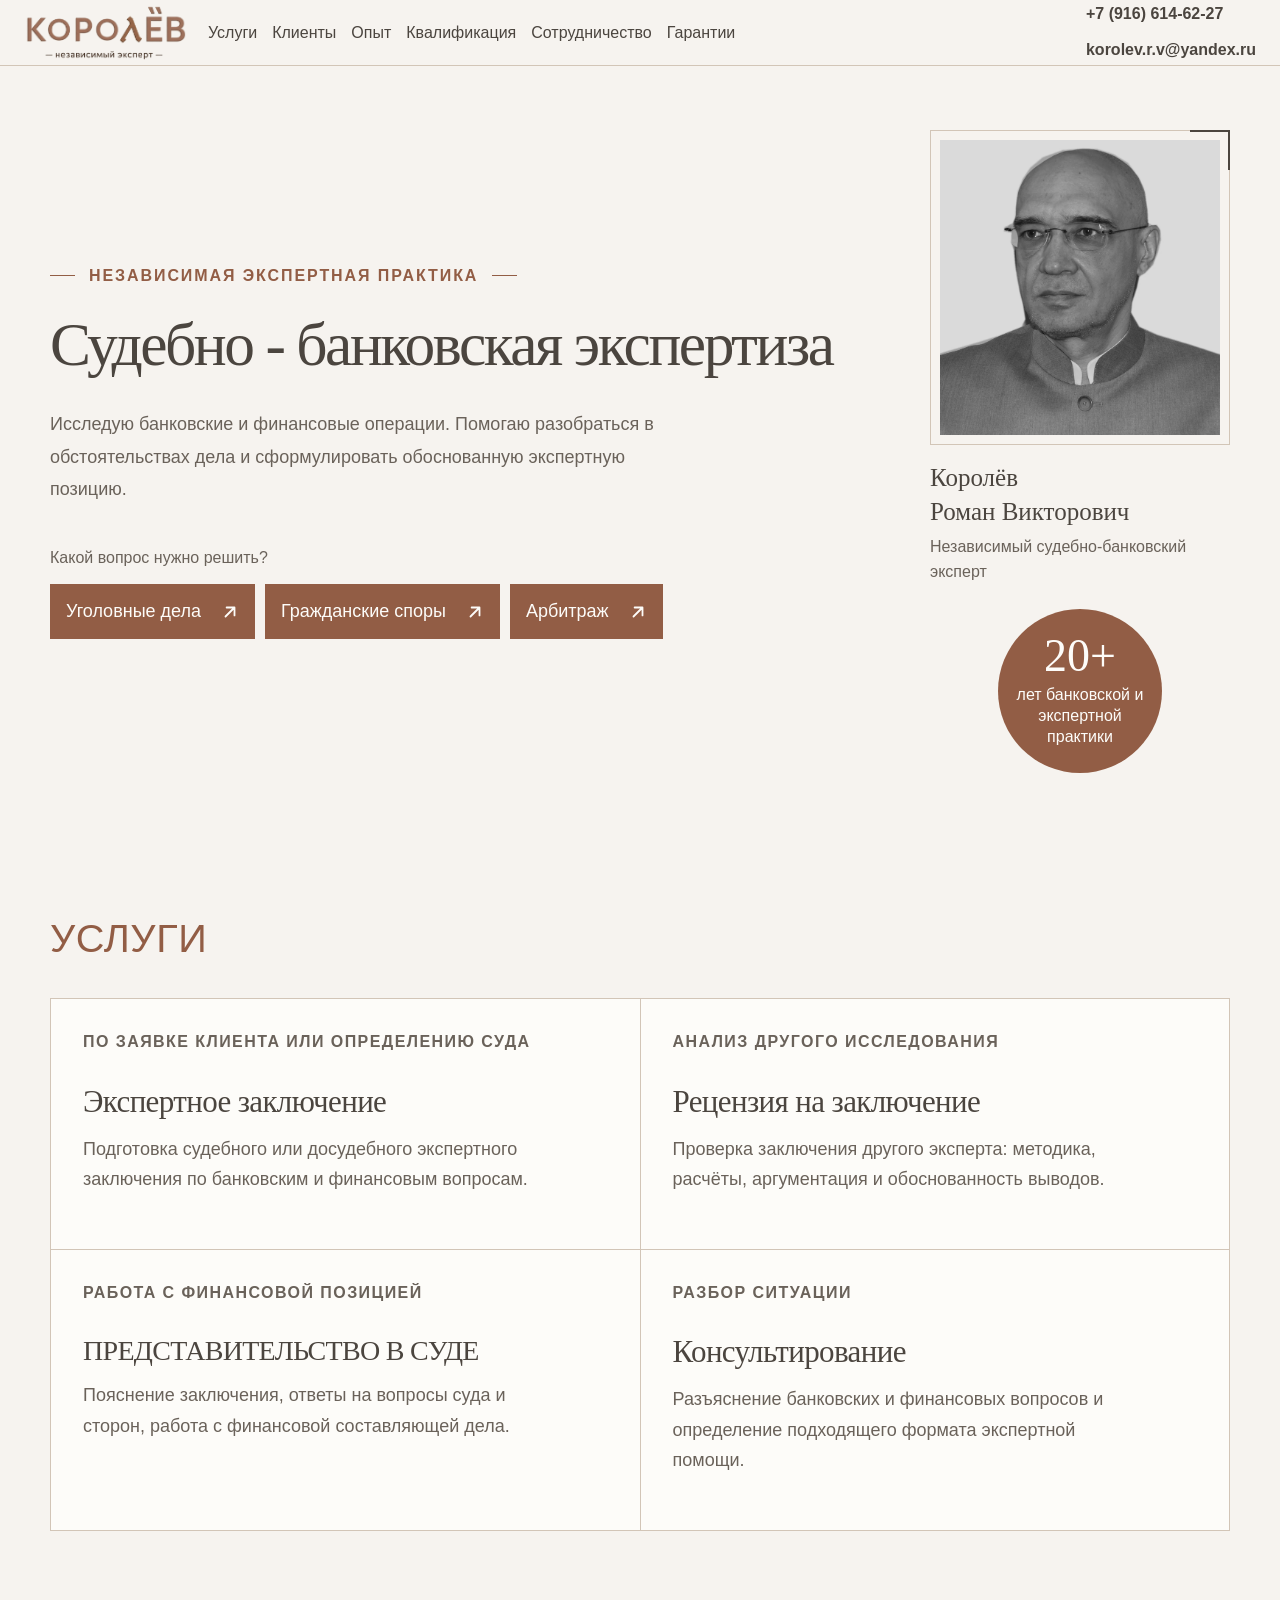
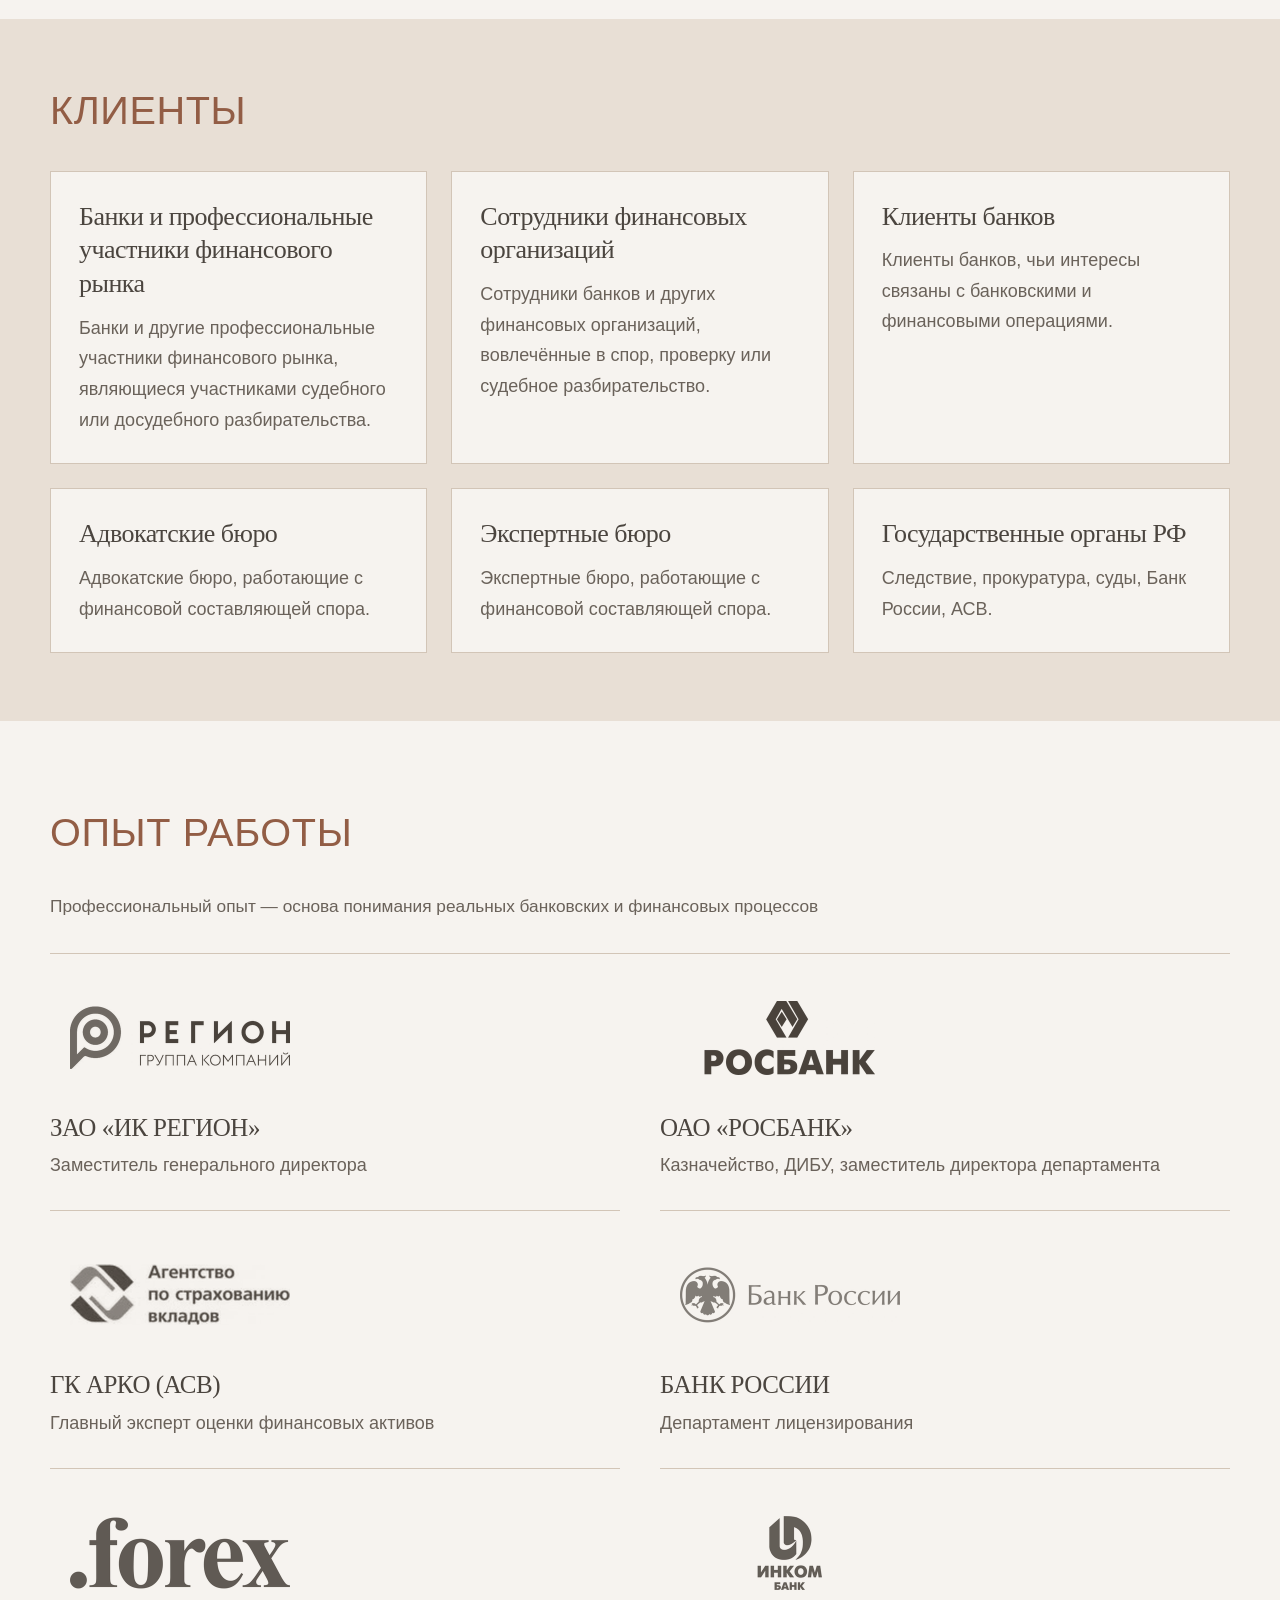
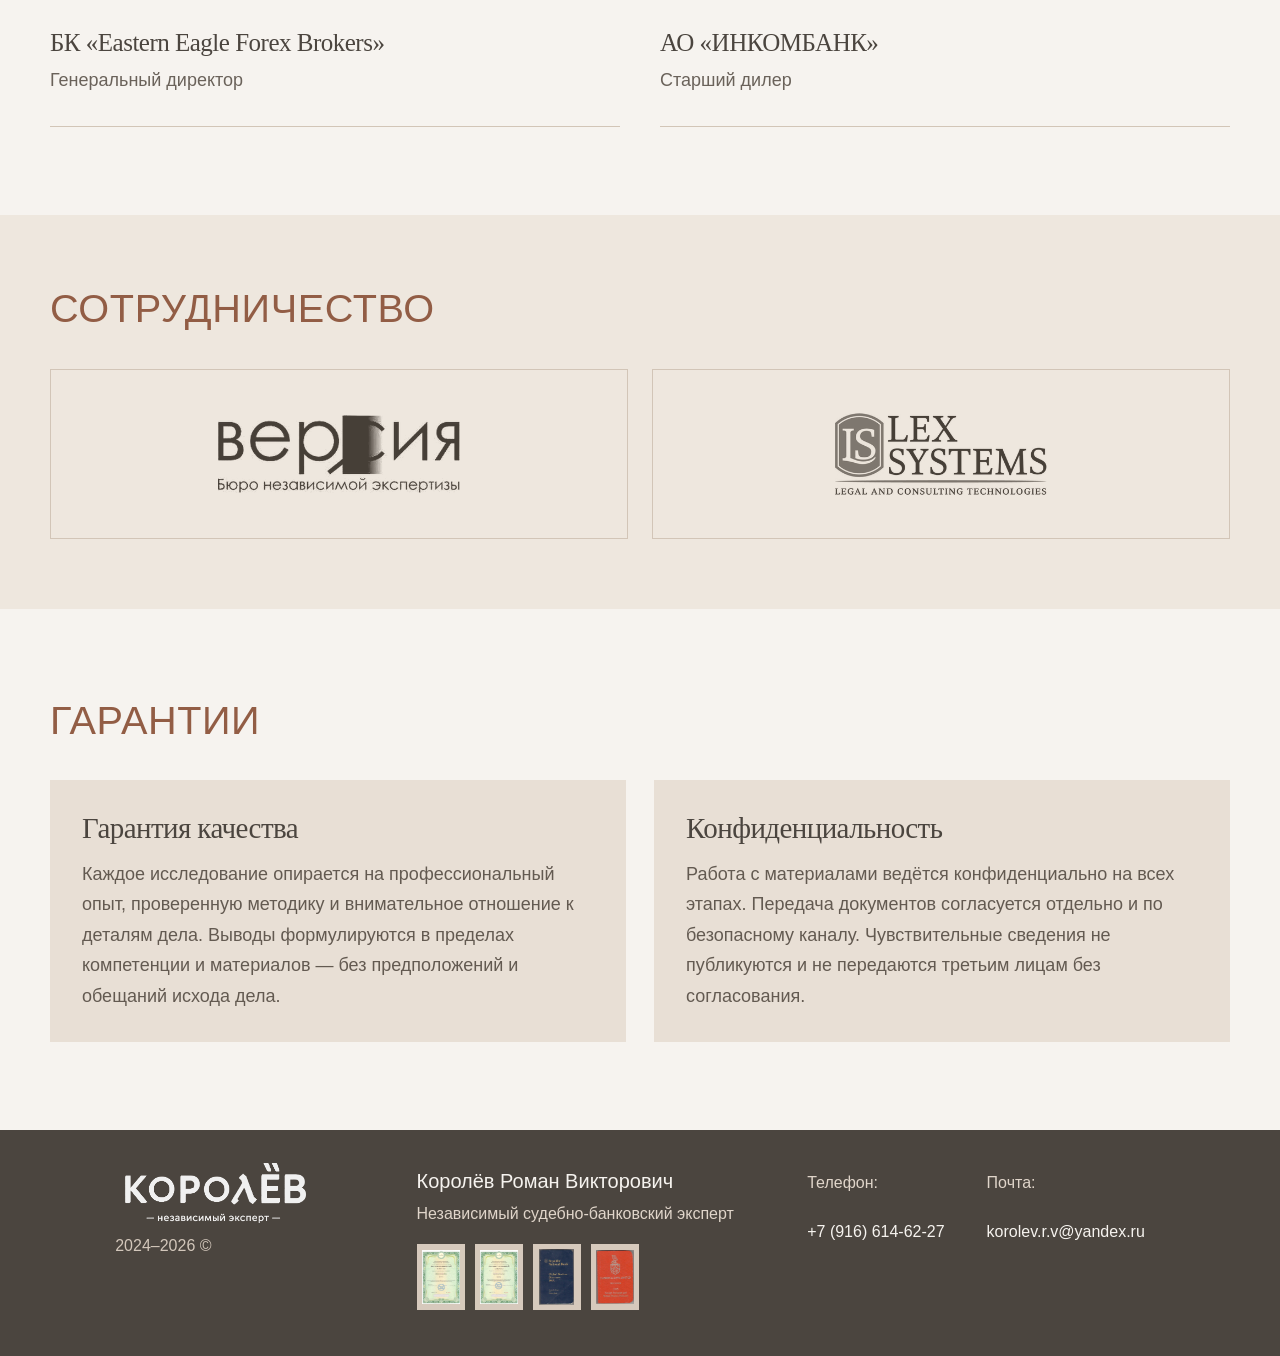
==== index.html @ 5ba10ac4 "11" ====
<!doctype html>

<html lang="ru"><head><meta charset="utf-8"><meta name="viewport" content="width=device-width,initial-scale=1"><meta name="color-scheme" content="light">
<title>Судебно-банковская экспертиза — Королёв Роман Викторович</title>
<meta name="description" content="Независимый судебно-банковский эксперт Королёв Роман Викторович. Экспертные заключения, рецензии, участие в суде и консультации. 20+ лет банковской и экспертной практики.">
<meta name="theme-color" content="#f6f3ef"><link rel="icon" href="[data-uri]" type="image/png"><style>:root{--paper:#f6f3ef;--white:#fdfcf9;--ink:#4B453F;--muted:#6a625a;--line:#d2c5b7;--accent:#4B453F;--brand:#C2B19F;--sand:#e8dfd5;--serif:Georgia,'Times New Roman',serif;--sans:Arial,Helvetica,sans-serif}*{box-sizing:border-box}html{scroll-behavior:smooth;scroll-padding-top:114px}body{margin:0;font:18px/1.65 var(--sans);background:var(--paper);color:var(--ink);-webkit-font-smoothing:antialiased}h1,h2,h3,p{margin-top:0}h1,h2,h3{font-family:var(--serif);font-weight:400}h1,h2{letter-spacing:-.04em;line-height:1.1}h1{font-size:clamp(42px,4.8vw,66px);margin-bottom:30px}h2{font-size:clamp(34px,3.2vw,46px);margin-bottom:24px}h3{font-size:27px;line-height:1.25;letter-spacing:-.02em;margin-bottom:12px}p{margin-bottom:22px}a{color:inherit;text-decoration:none}a,button,input,textarea,select{-webkit-tap-highlight-color:transparent}button,input,textarea,select{font:inherit}button,summary{cursor:pointer}button{color:inherit}img{display:block;max-width:100%;height:auto}::selection{background:#d8c9b8}a:focus-visible,button:focus-visible,input:focus-visible,textarea:focus-visible,select:focus-visible{outline:2px solid var(--accent);outline-offset:5px}a:hover{color:var(--accent)}.container{width:min(1180px,calc(100% - 80px));margin-inline:auto}.section{padding-block:88px}.eyebrow,.label,.footer-label{font-size:14px;font-weight:600;text-transform:uppercase;letter-spacing:.12em;line-height:1.6}.eyebrow{color:var(--accent);margin-bottom:22px}.label{color:var(--muted)}.muted{color:var(--muted);font-size:16px}.number{font:25px/1.2 var(--serif);color:var(--accent)}.icon{width:18px;height:18px;display:inline-block;vertical-align:-.14em;flex-shrink:0}.text-link{display:inline-flex;align-items:center;gap:14px;min-height:44px;padding-block:9px;border-bottom:1px solid var(--line);font-size:16px}.button{display:inline-flex;min-height:50px;gap:20px;align-items:center;justify-content:space-between;border:1px solid var(--accent);padding:12px 20px;background:var(--accent);color:white;font-size:16px}.button:hover{background:#38332e;color:white}.skip{position:absolute;top:-100px;left:20px;background:var(--accent);padding:10px 20px;color:white;z-index:99}.skip:focus{top:12px}.header{border-bottom:1px solid var(--line);background:var(--paper)}.header-inner{max-width:1600px;margin:auto;padding-inline:30px;display:flex;gap:30px;align-items:center;justify-content:space-between;min-height:90px}.brand{flex-shrink:0;display:block}.brand img{width:210px;height:72px;object-fit:contain}.header nav{display:flex;align-items:center;gap:23px;font-size:16px;line-height:1.2}.header nav a{display:flex;align-items:center;min-height:44px;white-space:nowrap}.header-contacts{display:flex;flex-direction:column;gap:4px;white-space:nowrap;font-size:15px;font-weight:600;line-height:1.5}.header-contacts a{padding-block:3px}.menu-button{display:none}.hero{display:grid;grid-template-columns:minmax(0,1fr) 300px;gap:88px;padding-top:64px;padding-bottom:66px;align-items:center}.hero-eyebrow{display:flex;align-items:center;gap:14px;font-size:13px;white-space:nowrap}.hero-eyebrow span{height:1px;width:25px;background:var(--accent);flex-shrink:0}.hero h1{max-width:780px}.hero-description{max-width:630px;font-size:18px;color:var(--muted);line-height:1.8;margin-bottom:38px}.picker-label{font-size:15px;color:var(--muted);margin-bottom:13px}.case-buttons{display:flex;gap:10px;flex-wrap:wrap}.case-buttons a{display:inline-flex;justify-content:space-between;gap:20px;align-items:center;border:1px solid #9c8c7a;min-height:50px;padding:12px 15px;background:transparent;font-size:16px}.case-buttons a:first-child{background:var(--accent);border-color:var(--accent);color:var(--white)}.case-buttons a:hover{background:var(--sand);color:var(--accent)}.portrait-frame{border:1px solid var(--line);padding:9px;position:relative}.portrait-frame:before{position:absolute;content:'';height:38px;width:38px;right:-1px;top:-1px;border-top:2px solid var(--accent);border-right:2px solid var(--accent)}.portrait-frame img{width:100%;height:295px;object-fit:cover;object-position:center 28%;filter:grayscale(1);transition:filter .4s}.portrait-link:hover img,.portrait-link:focus-visible img{filter:grayscale(0)}.portrait-caption{display:block;margin-top:18px}.portrait-caption strong{display:block;font:25px/1.2 var(--serif);max-width:290px}.portrait-caption>span{display:block;font-size:15px;line-height:1.55;margin-top:8px;color:var(--muted)}.portrait-caption .portrait-hint{color:var(--accent);font-size:14px}.experience-badge{display:flex;align-items:center;gap:20px;border-top:1px solid var(--line);padding-top:18px;margin-top:22px}.experience-badge strong{font:55px/1 var(--serif);color:var(--accent)}.experience-badge>span{font-size:16px;line-height:1.4;max-width:190px}.section-heading{display:flex;justify-content:space-between;align-items:end;gap:40px;margin-bottom:36px}.section-heading h2{margin:0}.section-heading>p{font-size:16px;color:var(--muted);line-height:1.7;margin-bottom:0}.section-heading>.text-link{white-space:nowrap}.service-grid{
  display:grid;
  grid-template-columns:repeat(2,minmax(0,1fr));
  width:100%;
  border-top:1px solid var(--line);
  border-left:1px solid var(--line);
}

.service-card{
  display:flex;
  flex-direction:column;
  width:100%;
  min-width:0;
  padding:30px 32px 28px;
  border-right:1px solid var(--line);
  border-bottom:1px solid var(--line);
  background:var(--white);
  transition:background .2s;
}.service-card:hover{background:#eee7de;color:var(--ink)}.card-top{display:flex;align-items:start;gap:18px;margin-bottom:28px}.card-top .label{flex:1;min-width:0;font-size:12px;letter-spacing:.09em}.card-top>.icon{color:var(--accent);margin-left:auto}.service-card h3{font-size:31px}.service-card>p{font-size:17px;color:var(--muted);margin-bottom:26px;max-width:460px}.card-link{font-size:15px;margin-top:auto}.card-link .icon{margin-left:12px}.audience-section{padding-block:68px;background:var(--sand)}.audience-grid{display:grid;grid-template-columns:1fr 1.2fr;gap:80px}.audience-list>div{display:grid;grid-template-columns:30px 1fr;column-gap:18px;padding:24px 0;border-top:1px solid #cbbdab}.audience-list>div:first-child{padding-top:0;border:0}.audience-list .number{font-size:20px;padding-top:4px}.audience-list h3{font-size:25px}.audience-list p{grid-column:2;font-size:16px;color:#635a51;margin:0}.experience-intro{display:grid;grid-template-columns:1.2fr 1fr;gap:80px;margin-bottom:35px}.experience-intro>p:first-child{font:27px/1.4 var(--serif);max-width:660px}.experience-intro .muted{align-self:center;max-width:400px}.experience-grid{display:grid;grid-template-columns:1fr 1fr;column-gap:60px;border-top:1px solid var(--line)}.experience-row{display:grid;grid-template-columns:35px 1fr;gap:20px;padding:26px 0;border-bottom:1px solid var(--line)}.experience-row .number{font-size:21px;padding-top:4px}.experience-row h3{font-size:25px;margin-bottom:7px;overflow-wrap:anywhere}.experience-row p{font-size:16px;color:var(--muted);margin:0}.organization-logo{max-height:65px;width:auto;max-width:240px;object-fit:contain;margin-bottom:18px}.cooperation-section{padding-block:70px;background:#eee7de}.partners-grid{display:grid;grid-template-columns:1fr 1fr;gap:30px}.partners-grid article{border-block:1px solid #cbbdab;padding:30px 20px;display:flex;align-items:center;justify-content:center;min-height:115px}.partners-grid h3{font-family:var(--serif);font-size:35px;margin:0;letter-spacing:.02em}.partner-logo{width:auto;height:72px;max-width:270px;object-fit:contain}.guarantees-grid{display:grid;grid-template-columns:1fr 1fr;gap:28px}.guarantees-grid article{background:var(--sand);padding:30px 32px}.guarantees-grid .number{display:block;margin-bottom:16px}.guarantees-grid h3{font-size:29px}.guarantees-grid p{font-size:17px;color:#635a51;margin:0;line-height:1.8}.reviews-section{padding-block:60px;background:var(--sand)}.reviews-grid{display:grid;grid-template-columns:repeat(2,1fr);gap:28px}.reviews-grid article{background:var(--white);padding:30px}.footer{background:#C2B19F;border-top:1px solid #a39380;padding:34px 30px 0;min-height:260px}.footer-inner{width:min(1380px,100%);margin:auto;display:grid;grid-template-columns:1fr 1.1fr 1fr;gap:65px}.footer .brand img{width:210px;height:68px}.footer-identity>p{font-size:14px;color:var(--muted);line-height:1.6;margin:10px 0 20px;max-width:320px}.footer-label{color:var(--accent);font-size:13px;margin:10px 0 15px}.footer-documents>a{display:block;font-size:16px;line-height:1.5;min-height:44px;padding-block:5px}.footer-contact>a{display:block;font-size:18px;line-height:1.5;padding-block:4px;overflow-wrap:anywhere}.footer .footer-note{font-size:13px;color:var(--muted);line-height:1.5;margin:12px 0 15px}.footer-bottom{width:min(1380px,100%);margin:auto;border-top:1px solid #a39380;display:flex;justify-content:space-between;gap:24px;align-items:center;min-height:56px;font-size:14px;color:var(--muted)}.footer-bottom a{padding-block:9px}.footer-thumbs{display:flex;gap:10px;margin-top:12px}.footer-thumbs img{width:50px;height:62px;object-fit:contain;background:var(--white)}.service-page,.expert-page,.credentials-page{padding-block:45px 88px}.service-page>.eyebrow,.credentials-page>.eyebrow{margin-top:45px}.service-page>h1{max-width:1000px}.article-lead{font:27px/1.5 var(--serif);color:var(--muted);max-width:850px;margin-bottom:45px}.article-grid{display:grid;grid-template-columns:minmax(0,1fr) 310px;gap:75px}.article-grid article>h2{font-size:32px;margin-top:35px;margin-bottom:20px;line-height:1.2}.article-grid article>h2:first-child{margin-top:0}.article-grid ul{padding-left:25px}.article-grid li{margin-bottom:13px}.article-grid article>p,.article-grid li{font-size:18px;line-height:1.8}.article-note{background:var(--sand);padding:25px;margin-top:38px;font-size:16px}.article-note p{margin:12px 0 0}.article-aside{border:1px solid var(--line);padding:27px;align-self:start}.article-aside h2{font-size:31px;margin-bottom:22px}.article-aside>.eyebrow{font-size:12px}.article-aside>p{font-size:16px;color:var(--muted)}.article-aside .direct-contact{display:flex;justify-content:space-between;gap:10px;align-items:center;min-height:44px;overflow-wrap:anywhere;font-size:16px;color:var(--accent)}.article-aside>.muted:last-child{font-size:14px;border-top:1px solid var(--line);padding-top:18px;margin:20px 0 0}.related-services{border-top:1px solid var(--line);margin-top:55px;padding-top:35px}.related-services h2{font-size:32px}.related-services>div{display:flex;flex-wrap:wrap;gap:15px 30px}.profile-grid{display:grid;grid-template-columns:minmax(0,1fr) 300px;gap:100px;margin-top:50px;align-items:center}.profile-grid h1{font-size:61px;max-width:700px}.profile-grid .article-lead{margin-bottom:20px}.profile-grid .experience-badge{max-width:340px;margin-bottom:30px}.profile-grid>div>p:last-child{font-size:18px;color:var(--muted);max-width:600px}.profile-image img{height:390px;width:100%;object-fit:cover}.profile-experience{margin-block:75px}.profile-credentials{border-top:1px solid var(--line);padding-top:45px}.profile-credentials>p:not(.eyebrow){max-width:800px}.credentials-page>h1{max-width:1000px}.reading-copy{max-width:780px;font-size:18px}.documents-pending{border:1px solid var(--line);padding:30px;display:flex;gap:28px;align-items:center;margin-top:45px;max-width:850px}.document-outline{display:block;width:45px;flex-shrink:0;color:var(--accent)}.documents-pending h2{font-size:29px;margin-bottom:12px}.documents-pending p{margin:0;color:var(--muted);font-size:16px}.document-grid{display:grid;grid-template-columns:repeat(3,1fr);gap:35px;margin-top:45px}.document-grid article{min-width:0}.document-grid h2{font-size:26px}.document-grid p{font-size:16px;color:var(--muted)}.document-grid .eyebrow{font-size:12px;margin-top:20px}.document-open{display:block;border:1px solid var(--line);padding:15px;background:var(--white)}.document-open img{height:290px;width:100%;object-fit:contain}.document-open>span{display:block;padding-top:10px;text-align:center;font-size:14px;color:var(--accent)}.document-dialog{border:1px solid var(--line);background:var(--paper);color:var(--ink);padding:24px;max-width:min(94vw,1050px);max-height:94vh;overflow:auto}.document-dialog::backdrop{background:#181511bf}.dialog-bar{display:flex;align-items:center;justify-content:space-between;gap:25px;margin-bottom:20px}.dialog-bar h2{font-size:26px;margin:0}.dialog-close{min-height:44px;padding:8px 15px;border:1px solid #9c8c7a;background:var(--paper);white-space:nowrap;font-size:16px}.document-stage{position:relative;width:fit-content;margin:auto}.document-stage>img{max-height:none;max-width:100%;width:100%;height:auto}#document-highlights{position:absolute;inset:0;pointer-events:none}.surname-highlight{position:absolute;background:#ffce4d70;outline:1px solid #c28d16;mix-blend-mode:multiply}.dialog-caption{font-size:16px;color:var(--muted);margin-top:18px;margin-bottom:0}.legal-page{max-width:850px;padding-block:70px 90px}.legal-page h1{font-size:47px}.legal-page p{font-size:18px}.legal-page p a{text-decoration:underline;overflow-wrap:anywhere}.flash-container{padding-top:24px}.flash{background:var(--sand);padding:16px 20px;border-left:3px solid var(--accent);font-size:16px}.flash-error{background:#f1ddd7;color:#742b20}
@media(max-width:1380px){.header-inner{gap:20px;padding-inline:24px}.header nav{gap:16px;font-size:15px}.header .brand img{width:185px}.header-contacts{font-size:14px}.hero{gap:60px}.article-grid{gap:45px}}
@media(max-width:1200px){.container{width:calc(100% - 64px)}.header-inner{display:grid;grid-template-columns:1fr auto auto;gap:20px;min-height:90px}.header nav{display:none;grid-column:1/-1;grid-row:2;font-size:17px;padding:10px 0 24px;flex-direction:column;align-items:stretch;gap:0}.header nav.open{display:flex}.header nav a{border-top:1px solid var(--line);padding:14px 0}.menu-button{display:flex;align-items:center;gap:14px;border:0;background:transparent;padding:10px;min-height:44px;font-size:16px;grid-column:3;grid-row:1}.menu-button span{width:20px;height:12px;border-block:1px solid currentColor}.header-contacts{grid-column:2;grid-row:1;font-size:15px}.hero{grid-template-columns:minmax(0,1fr) 270px;gap:45px}.hero h1{font-size:55px}.hero-eyebrow{font-size:12px;letter-spacing:.08em;white-space:normal}.hero-eyebrow span{width:20px}.case-buttons a{font-size:15px;gap:12px}.portrait-frame img{height:285px}.section-heading>p{max-width:350px}.footer-inner{gap:40px}.footer-contact>a{font-size:16px}.profile-grid{gap:60px}.profile-grid h1{font-size:53px}.audience-grid{gap:55px}.experience-intro{gap:50px}}
@media(max-width:760px){html{scroll-padding-top:25px}body{font-size:17px}.container{width:calc(100% - 40px)}.header-inner{min-height:82px;padding:8px 20px 0;grid-template-columns:1fr auto;gap:0 20px}.header .brand img{width:178px;height:64px}.menu-button{grid-column:2;padding-right:0;font-size:15px}.header-contacts{grid-row:2;grid-column:1/-1;display:flex;flex-direction:row;gap:6px 18px;flex-wrap:wrap;justify-content:space-between;font-size:14px;border-top:1px solid var(--line);padding:5px 0}.header-contacts a{display:flex;align-items:center;min-height:38px;font-weight:400}.header nav{grid-row:3;padding-bottom:15px;font-size:17px}.hero{grid-template-columns:1fr;gap:30px;padding-top:34px;padding-bottom:42px}.hero h1{font-size:clamp(40px,9.5vw,57px);margin-bottom:25px;line-height:1.08}.hero-eyebrow{font-size:11px;gap:8px;white-space:nowrap;letter-spacing:.07em}.hero-eyebrow span{width:13px}.hero-description{font-size:17px;line-height:1.8;margin-bottom:30px}.picker-label{font-size:15px}.case-buttons{display:grid;grid-template-columns:1fr;gap:10px}.case-buttons a{font-size:17px;min-height:52px;padding-inline:18px}.hero-aside{display:grid;grid-template-columns:1fr;gap:0;border-top:1px solid var(--line);padding-top:25px}.portrait-link{display:grid;grid-template-columns:105px 1fr;gap:20px;align-items:start}.portrait-frame{padding:5px}.portrait-frame img{height:134px}.portrait-caption{margin-top:5px}.portrait-caption strong{font-size:24px;line-height:1.2}.portrait-caption>span{font-size:14px;margin-top:7px}.portrait-caption .portrait-hint{font-size:14px}.experience-badge{padding-top:17px;margin-top:20px;gap:18px;}.experience-badge strong{font-size:48px}.experience-badge>span{font-size:16px;max-width:240px}.section{padding-block:57px}.eyebrow{font-size:12px;margin-bottom:18px}.section-heading{display:block;margin-bottom:28px}.section-heading h2{font-size:35px}.section-heading>p,.section-heading>.text-link{margin-top:20px}.section-heading>p{font-size:16px;max-width:100%}.section-heading>p br{display:none}.service-grid{
    grid-template-columns:minmax(0,1fr);
  }.service-card{padding:26px 24px}.service-card h3{font-size:28px}.service-card>p{font-size:17px}.card-top{gap:13px;margin-bottom:24px}.card-top .label{font-size:12px;letter-spacing:.055em}.card-top .number{font-size:23px}.card-link{font-size:15px}.audience-section{padding-block:50px}.audience-grid{grid-template-columns:1fr;gap:30px}.audience-grid h2{font-size:35px;margin:0}.audience-list h3{font-size:25px}.audience-list p{font-size:17px}.audience-list>div{column-gap:13px}.experience-intro{display:block;margin-bottom:15px}.experience-intro>p:first-child{font-size:25px}.experience-intro .muted{font-size:17px}.experience-grid{grid-template-columns:1fr}.experience-row{gap:15px;padding-block:24px}.experience-row h3{font-size:25px}.experience-row p{font-size:17px}.cooperation-section{padding-block:50px}.partners-grid{grid-template-columns:1fr;gap:18px}.partners-grid article{min-height:100px}.partners-grid h3{font-size:31px}.guarantees-grid{grid-template-columns:1fr;gap:22px}.guarantees-grid article{padding:27px 24px}.guarantees-grid h3{font-size:28px}.guarantees-grid p{font-size:17px}.footer{padding:25px 20px 0}.footer-inner{grid-template-columns:1fr;gap:15px}.footer .brand img{width:195px;height:67px}.footer-identity>p{font-size:15px;max-width:none;margin-bottom:10px}.footer-label{font-size:13px}.footer-documents>a{font-size:17px}.footer-contact>a{font-size:18px;min-height:44px}.footer .footer-note{font-size:15px}.footer-bottom{display:flex;flex-wrap:wrap;gap:8px 20px;justify-content:space-between;padding-block:16px;font-size:14px}.footer-bottom>span{width:100%}.footer-bottom>a{min-height:40px}.service-page,.expert-page,.credentials-page{padding-block:28px 60px}.service-page>.eyebrow,.credentials-page>.eyebrow{margin-top:32px;font-size:12px}.service-page h1{font-size:41px;overflow-wrap:anywhere}.article-lead{font-size:24px;line-height:1.5;margin-bottom:35px}.article-grid{grid-template-columns:1fr;gap:35px}.article-grid article>h2{font-size:29px}.article-grid article>p,.article-grid li{font-size:17px}.article-note{padding:23px;font-size:16px}.article-aside{padding:25px}.article-aside h2{font-size:31px}.article-aside .direct-contact{font-size:17px;justify-content:flex-start;gap:18px}.related-services{margin-top:40px}.related-services h2{font-size:30px}.related-services>div{display:grid;grid-template-columns:1fr;gap:10px}.profile-grid{grid-template-columns:1fr;gap:25px;margin-top:35px}.profile-grid h1{font-size:43px;line-height:1.12}.profile-grid .article-lead{font-size:23px}.profile-image{width:240px;max-width:100%}.profile-image img{height:294px}.profile-experience{margin-block:50px}.profile-experience h2,.profile-credentials h2{font-size:35px}.profile-credentials{padding-top:35px}.profile-credentials>p{font-size:17px}.credentials-page>h1{font-size:39px;overflow-wrap:anywhere}.reading-copy{font-size:17px}.documents-pending{padding:23px;gap:18px;align-items:start}.document-outline{width:30px}.documents-pending h2{font-size:27px;line-height:1.2}.documents-pending p{font-size:16px}.document-grid{grid-template-columns:1fr;gap:30px}.document-open img{height:340px}.document-dialog{padding:16px;max-width:96vw;width:96vw}.dialog-bar{align-items:start;gap:14px}.dialog-bar h2{font-size:23px}.dialog-close{font-size:14px;padding:8px 10px}.legal-page{padding-block:40px 60px}.legal-page h1{font-size:38px}.legal-page p{font-size:17px}.reviews-grid{grid-template-columns:1fr}}
/* Small labels stay readable even though the main type is deliberately larger. */
.hero-eyebrow,.card-top .label,.footer-label,.footer .footer-note,.article-aside>.eyebrow,.document-grid .eyebrow{font-size:14px}.hero-eyebrow{white-space:normal}.hero-eyebrow span{min-width:14px}.document-grid .eyebrow{letter-spacing:.06em}
@media(prefers-reduced-motion:reduce){html{scroll-behavior:auto}*,*:before,*:after{transition:none!important;animation:none!important}}

/* Final edition: the two supplied sRGB brand colors are used exactly. */
.header .brand img{width:240px;height:76px}.footer .brand img{width:238px;height:80px}.header-inner{gap:24px}.header nav{gap:20px}.hero{padding-bottom:54px}.hero h1{max-width:800px}.experience-badge strong{color:var(--accent)}
.organization-logo{max-width:260px;width:auto;height:64px;max-height:64px;object-fit:contain;object-position:left center;margin-bottom:22px}.experience-row{padding-block:30px}.experience-row>div{min-width:0}.experience-row h3{font-size:25px}.partners-grid article{min-height:180px;background:var(--white);border:1px solid var(--line);padding:28px}.partner-logo{max-width:100%;width:310px;height:104px;object-fit:contain}.footer .footer-note,.footer-identity>p,.footer-bottom{color:var(--ink)}.footer-bottom{border-color:#9c8c7a}.footer-label{font-size:14px;letter-spacing:.08em}.footer-thumbs{gap:12px;margin-bottom:22px}.footer-thumbs a{display:flex;align-items:center;justify-content:center;width:48px;min-height:60px;background:var(--white);border:1px solid #a39380;padding:4px}.footer-thumbs img{width:40px;height:52px;background:transparent}.footer-contact>a{min-height:44px}.footer-documents>a{font-size:17px}.footer-inner{gap:56px}.footer-bottom{font-size:14px}
.credentials-intro{display:grid;grid-template-columns:1.2fr 1fr;gap:60px;max-width:1060px;color:var(--muted);font-size:17px}.credentials-intro p{margin-bottom:0}.document-tabs{display:flex;gap:32px;flex-wrap:wrap;margin:32px 0 0}.document-tabs a{gap:26px}.document-section{margin-top:64px;padding-top:40px;border-top:1px solid var(--line);scroll-margin-top:28px}.document-section .section-heading{max-width:850px}.document-section h2{font-size:38px}.document-grid{grid-template-columns:repeat(2,minmax(0,1fr));gap:44px 36px;margin-top:30px}.document-card{min-width:0}.document-preview{background:#eeebe4;display:flex;align-items:center;justify-content:center;padding:24px;height:390px}.document-open{padding:0;border-color:var(--line);background:var(--white)}.document-open img{height:100%;max-height:342px;width:100%;object-fit:contain;transition:transform .25s}.document-open:hover img{transform:scale(1.025)}.document-open>span{display:flex;justify-content:space-between;align-items:center;padding:13px 20px;border-top:1px solid var(--line);font-size:15px;text-align:left;min-height:48px}.document-card h3{font-size:26px;line-height:1.25;margin:22px 0 10px}.document-card>p{font-size:16px;line-height:1.6;color:var(--muted);max-width:470px;margin:0}.document-dialog{width:min(96vw,1100px);max-width:1100px;padding:24px;max-height:96vh;overflow:hidden}.dialog-bar{margin-bottom:16px}.dialog-bar h2{font-size:25px;line-height:1.25}.document-toolbar{display:flex;align-items:center;justify-content:space-between;gap:20px;padding:0 0 16px}.document-pagination{display:flex;align-items:center;gap:15px}.document-pagination button,.document-zoom{border:1px solid #9c8c7a;min-width:44px;min-height:44px;background:var(--paper);padding:8px 14px;font-size:15px}.document-counter{font-size:15px;min-width:50px;text-align:center}.document-viewport{overflow:auto;max-height:65vh;background:#e1d8cc;border:1px solid var(--line);overscroll-behavior:contain}.document-stage{position:relative;width:100%;max-width:100%;margin:0 auto}.document-stage>img{width:100%;height:auto;max-width:none;display:block}.document-dialog.is-zoomed .document-stage{width:1800px;max-width:none}.dialog-caption{font-size:15px;margin-top:14px;line-height:1.5}.surname-highlight{background:#ffe17665;outline:2px solid #976a14;mix-blend-mode:multiply}.dialog-close{background:var(--white)}
@media(max-width:1380px){.header .brand img{width:210px}.header nav{gap:16px}.header-inner{gap:20px}}
@media(max-width:1200px){.header .brand img{width:210px}.header-inner{gap:20px}.footer-inner{gap:32px}.organization-logo{max-width:235px}}
@media(max-width:760px){.header .brand img{width:185px;height:64px}.footer .brand img{width:220px;height:75px}.header-inner{gap:0 20px}.footer-inner{gap:20px}.footer-thumbs{margin-bottom:6px}.organization-logo{max-width:100%;height:58px;max-height:58px;margin-bottom:20px}.experience-row{padding-block:27px}.partners-grid article{min-height:145px;padding:22px}.partner-logo{height:90px;width:280px}.credentials-intro{display:block;font-size:17px}.credentials-intro p+p{margin-top:18px}.document-tabs{gap:12px;margin-top:24px}.document-section{margin-top:40px;padding-top:30px}.document-section h2{font-size:32px}.document-grid{grid-template-columns:1fr;gap:36px;margin-top:24px}.document-preview{height:350px;padding:20px}.document-open img{max-height:310px}.document-card h3{font-size:27px;margin-top:20px}.document-card>p{font-size:17px}.document-dialog{width:96vw;padding:16px;max-height:96dvh}.dialog-bar{gap:14px;align-items:start}.dialog-bar h2{font-size:21px}.dialog-close{font-size:14px;padding:8px;min-width:79px}.document-toolbar{gap:12px}.document-pagination{gap:7px}.document-pagination button{padding:8px 12px}.document-counter{font-size:14px;min-width:38px}.document-zoom{font-size:14px;padding:8px 10px}.document-viewport{max-height:62dvh}.dialog-caption{font-size:14px}.document-dialog.is-zoomed .document-stage{width:1400px}}

.footer-thumbs{flex-wrap:wrap}
.partners-grid{grid-template-columns:repeat(2,minmax(0,1fr))}.partners-grid article{min-width:0}
@media(max-width:760px){.partners-grid{grid-template-columns:minmax(0,1fr)}.partner-logo{width:min(280px,100%);max-width:100%}}
.guarantees-grid{grid-template-columns:repeat(2,minmax(0,1fr))}.guarantees-grid article{min-width:0}.guarantees-grid h3{overflow-wrap:anywhere}
@media(max-width:760px){.guarantees-grid{grid-template-columns:minmax(0,1fr)}}
@media(max-width:360px){.guarantees-grid article{padding:24px 20px}.guarantees-grid h3{font-size:24px}}
@media(max-width:360px){.section-heading h2{font-size:29px}.service-card h3{font-size:25px}}

/* Client revision: compact reference header and a single, consistent visual system. */
:root{--highlight:#925d45}
html{scroll-padding-top:90px}
.header-inner{max-width:none;min-height:66px;height:66px;padding:0 26px;gap:30px}
.header .brand img{width:184px;height:54px}
.header nav{gap:22px;font-size:14px;flex:1;justify-content:flex-start}
.header nav a{min-height:44px}
.header-contacts{flex-direction:row;gap:23px;font-size:14px;line-height:1.3}
.header-contacts a{display:flex;align-items:center;min-height:44px}
.section-title,.section-heading h2.section-title{font-family:var(--sans);font-size:clamp(30px,3.1vw,42px);font-weight:500;line-height:1.2;letter-spacing:.015em;text-transform:uppercase;color:var(--highlight);margin:0}
.hero-eyebrow{color:var(--highlight);font-weight:600}
.hero-eyebrow span{background:var(--highlight)}
.case-buttons a,.case-buttons a:first-child{color:var(--white);background:var(--highlight);border-color:var(--highlight)}
.case-buttons a:hover{background:var(--ink);color:var(--white);border-color:var(--ink)}
.portrait-name>span{display:block}.portrait-name>span+span{margin-top:4px}
.experience-badge{width:146px;height:146px;border:0;border-radius:50%;padding:17px;display:flex;flex-direction:column;align-items:center;justify-content:center;gap:6px;text-align:center;background:var(--highlight);color:var(--white);margin:24px auto 0}
.experience-badge strong{font:46px/1 var(--serif);color:var(--white)}
.experience-badge>span{font-size:14px;line-height:1.35;max-width:116px}
a.experience-badge:hover{background:var(--ink);color:var(--white)}
.experience-summary{font-size:clamp(15px,1.35vw,18px);line-height:1.6;color:var(--muted);margin:0 0 32px;white-space:nowrap}
.clients-grid{display:grid;grid-template-columns:repeat(3,minmax(0,1fr));gap:24px}
.client-card{background:var(--paper);border:1px solid var(--line);padding:28px;min-width:0}
.client-card>.number{display:block;color:var(--highlight);margin-bottom:24px}
.client-card h3{font-size:26px;line-height:1.3}
.client-card p{font-size:16px;color:var(--muted);margin:0}
.representation-title{text-transform:uppercase;font-size:28px!important;letter-spacing:-.025em}
.experience-grid{grid-template-columns:repeat(2,minmax(0,1fr));gap:0 40px}
.experience-row{grid-template-columns:28px minmax(0,1fr);gap:16px;padding:30px 0;min-width:0}
.organization-mark{height:108px;width:100%;display:flex;align-items:center;justify-content:flex-start;margin-bottom:20px}
.organization-logo{display:block;width:260px;height:100px;max-width:100%;max-height:none;object-fit:contain;object-position:center;margin:0;mix-blend-mode:multiply}
.partners-grid{grid-template-columns:repeat(2,minmax(0,1fr));gap:24px}
.partners-grid article{background:transparent;border:1px solid var(--line);min-height:170px;display:flex;flex-direction:column;gap:12px;align-items:center;justify-content:center;padding:24px}
.partner-logo{width:286px;height:110px;max-width:100%;object-fit:contain;mix-blend-mode:multiply}
.partners-grid article>p{font-size:16px;margin:0;text-align:center}
.qualification-title{margin-top:36px!important;margin-bottom:30px!important}
.document-section{margin-top:42px}.document-section h2{font-size:38px}
.credentials-copy{max-width:1000px;font-size:19px;line-height:1.75;color:var(--muted);margin-bottom:30px}
.document-preview{height:405px}.document-open img{max-height:357px}
.footer{background:var(--ink);color:var(--paper);border:0;padding:32px 0;min-height:0}
.footer-inner{width:min(1180px,82%);grid-template-columns:.85fr 1.15fr 1.2fr;gap:48px;align-items:start}
.footer .brand img{width:200px;height:62px}
.footer-identity>p.footer-copyright{font-size:14px;color:#d3c7bb;margin:9px 0 0}
.footer-name{font-size:18px;margin:5px 0 6px;line-height:1.4}
.footer-role{font-size:14px;line-height:1.6;color:#e0d5ca;margin:0}
.footer-thumbs{gap:10px;margin:18px 0 0;flex-wrap:nowrap}
.footer-thumbs a{width:48px;min-width:0;min-height:66px;background:#d6c9bc;border:0;padding:5px}
.footer-thumbs img{width:38px;height:56px;object-fit:contain}
.footer-contact-columns{display:grid;grid-template-columns:auto auto;gap:26px}
.footer-contact-columns p{font-size:14px;margin:7px 0 14px;color:#e0d5ca}
.footer-contact-columns a{display:flex;align-items:center;min-height:44px;font-size:14px;white-space:nowrap}
.footer-contact .footer-policy{display:inline-flex;font-size:14px;margin-top:17px;color:#e0d5ca;min-height:44px;padding:0;align-items:center}
.footer a:hover{color:white;text-decoration:underline}
.footer-socials{display:flex;gap:20px;font-size:14px;margin-top:12px}
.profile-experience>.section-title{margin-bottom:28px}
.profile-credentials>.section-title{margin-bottom:25px}
@media(min-width:1101px){.header-inner{display:flex}.header nav{display:flex;padding:0;flex-direction:row;align-items:center}.header nav a{border:0;padding:0}.menu-button{display:none}.header-contacts{display:flex}}
@media(min-width:1101px) and (max-width:1300px){.header-inner{gap:26px}.header nav{gap:17px;font-size:14px}.header .brand img{width:170px}.header-contacts{gap:18px;font-size:14px}}
@media(max-width:1100px){.header-inner{height:auto;min-height:66px;display:grid;grid-template-columns:1fr auto auto;gap:0 22px}.header nav{display:none;grid-row:2;grid-column:1/-1;font-size:17px;padding:10px 0 20px;flex-direction:column;align-items:stretch;gap:0}.header nav.open{display:flex}.header nav a{padding:12px 0;border-top:1px solid var(--line)}.menu-button{display:flex;grid-column:3;grid-row:1}.header-contacts{grid-column:2;grid-row:1;font-size:14px;gap:18px}.clients-grid{grid-template-columns:repeat(2,minmax(0,1fr))}.experience-summary{white-space:normal}.footer-inner{width:calc(100% - 64px);gap:28px;grid-template-columns:.8fr 1fr 1fr}.footer-contact-columns{grid-template-columns:1fr;gap:10px}.footer-contact-columns p{margin:5px 0 0}.footer-contact-columns a{font-size:14px}.footer-contact .footer-policy{margin-top:8px}}
@media(max-width:760px){.header-inner{padding:6px 20px 0;grid-template-columns:1fr auto;gap:0 16px}.header .brand img{width:170px;height:54px}.header-contacts{grid-column:1/-1;grid-row:2;justify-content:space-between;gap:8px;font-size:14px;padding:3px 0;flex-wrap:wrap}.header-contacts a{min-height:38px;font-size:14px}.menu-button{grid-column:2;grid-row:1}.header nav{grid-row:3}.section-heading h2.section-title,.section-title{font-size:30px}.hero-aside{position:relative;min-height:270px}.portrait-link{grid-template-columns:106px minmax(0,1fr);gap:20px}.portrait-name>span{font-size:23px;line-height:1.2}.portrait-caption>span{font-size:14px}.hero-aside>.experience-badge{margin:16px auto 0;width:126px;height:126px}.experience-badge strong{font-size:39px}.experience-badge>span{font-size:14px}.clients-grid{grid-template-columns:minmax(0,1fr);gap:18px}.client-card{padding:26px}.client-card>.number{margin-bottom:18px}.client-card h3{font-size:26px}.client-card p{font-size:17px}.experience-grid{grid-template-columns:minmax(0,1fr)}.experience-row{padding:25px 0;gap:12px}.organization-mark{height:100px;margin-bottom:18px}.organization-logo{width:260px;height:100px}.experience-summary{font-size:17px;margin-bottom:24px}.partners-grid{grid-template-columns:minmax(0,1fr);gap:18px}.partners-grid article{min-height:156px;padding:20px}.representation-title{font-size:25px!important;overflow-wrap:anywhere}.footer{padding:30px 20px}.footer-inner{width:100%;grid-template-columns:minmax(0,1fr);gap:28px}.footer .brand img{width:200px;height:65px}.footer-name{font-size:20px}.footer-role{font-size:16px;max-width:310px}.footer-thumbs a{width:54px;min-height:72px}.footer-thumbs img{width:44px;height:62px}.footer-contact-columns{grid-template-columns:1fr;gap:14px}.footer-contact-columns p{font-size:14px;margin:0 0 2px}.footer-contact-columns a{font-size:17px;min-height:44px}.footer-contact .footer-policy{font-size:14px;margin-top:20px}.document-preview{height:375px}.document-open img{max-height:335px}.qualification-title{font-size:29px!important}.document-section h2{font-size:32px}.credentials-copy{font-size:17px}.profile-grid .experience-badge{width:146px;height:146px}}
@media(max-width:360px){.section-heading h2.section-title,.section-title{font-size:27px}.portrait-link{grid-template-columns:90px minmax(0,1fr);gap:16px}.portrait-name>span{font-size:21px}.portrait-caption>span{font-size:14px}.hero-aside>.experience-badge{margin-left:106px}.header-inner{padding-inline:16px}.header-contacts{font-size:14px;gap:0}.header-contacts a{font-size:14px}.hero-eyebrow{font-size:14px;letter-spacing:.035em}.hero-eyebrow span{min-width:10px;width:10px}.representation-title{font-size:23px!important}}
.footer .brand img{filter:grayscale(1) brightness(0) invert(1);opacity:.92}
/* Readability pass requested by the client: authored UI text never below 16 px. */
body{font-size:18px}
p,li,.service-card>p,.client-card p,.experience-row p,.guarantees-grid p,.reading-copy,.credentials-copy{font-size:18px;line-height:1.7}
.eyebrow,.label,.hero-eyebrow,.card-top .label,.footer-label,.picker-label,.card-link,.muted,.portrait-caption>span,.document-open>span,.document-card>p,.document-grid .eyebrow,.document-counter,.dialog-caption,.dialog-close,.document-zoom,.document-pagination button,.footer-role,.footer-identity>p.footer-copyright,.footer-contact-columns p,.footer-contact-columns a,.footer-contact .footer-policy,.footer-socials,.article-aside>.eyebrow,.article-aside>.muted:last-child,.related-services a,.flash{font-size:16px}
.header nav,.header-contacts,.header-contacts a,.menu-button{font-size:16px}
.header-inner{height:65px;min-height:65px;gap:24px}.header nav{gap:18px}.header-contacts{gap:20px}
.case-buttons a,.text-link,.article-aside .direct-contact{font-size:18px}
.experience-badge{width:164px;height:164px;padding:14px;gap:6px}.experience-badge strong{font-size:46px}.experience-badge>span{font-size:16px;line-height:1.3;max-width:136px}
.footer-name{font-size:20px}.footer-contact-columns p{margin-top:7px}.footer-contact-columns a{font-size:16px}.footer-contact-columns{gap:22px}
.document-tabs a{font-size:18px}.document-card>p{line-height:1.65}
@media(max-width:1300px) and (min-width:1101px){.header-inner{gap:20px;padding-inline:24px}.header .brand img{width:164px}.header nav{gap:15px}.header-contacts{gap:16px}}
@media(max-width:1100px){.header-inner{height:auto;min-height:65px}.header nav{gap:0}.header-contacts{gap:16px}}
@media(max-width:760px){.header-inner{gap:0 16px}.header nav,.header-contacts,.header-contacts a,.menu-button{font-size:16px}.header-contacts{gap:0 14px}.hero-eyebrow{font-size:16px;letter-spacing:.035em;gap:9px}.hero-eyebrow span{min-width:10px;width:10px}.hero-description,.article-grid article>p,.article-grid li,.legal-page p,.profile-credentials>p{font-size:18px}.hero-aside>.experience-badge{width:164px;height:164px}.portrait-caption>span{font-size:16px}.portrait-name>span{font-size:23px}.experience-summary{font-size:18px}.document-card>p{font-size:18px}.footer-role,.footer-identity>p.footer-copyright,.footer-contact-columns p,.footer-contact .footer-policy{font-size:16px}.footer-contact-columns a{font-size:18px}.profile-grid .experience-badge{width:164px;height:164px}.portrait-link{gap:16px}.hero-aside>.experience-badge{margin-left:auto;margin-right:auto}}
@media(max-width:360px){.hero-eyebrow{font-size:16px;letter-spacing:0;white-space:normal}.hero-eyebrow span{flex-shrink:0}.portrait-name>span{font-size:21px}.portrait-caption>span{font-size:16px}.hero-aside>.experience-badge{margin-left:auto;margin-right:auto}}.header-contacts{display:grid;grid-template-columns:1fr;gap:0;padding-block:3px}.header-contacts a{min-height:36px}}
.experience-summary{font-size:18px}.service-page>.eyebrow,.credentials-page>.eyebrow{font-size:16px}
.dialog-close{flex-shrink:0;min-width:96px}

/* Final client request: no decorative numbering or empty number columns. */
.experience-row{display:block}.experience-row>div{min-width:0}.card-top{gap:16px}.card-top .label{flex:1}.client-card h3,.guarantees-grid h3{margin-top:0}

/* Each arbitration question addresses its own audience, with no numbering. */
.arbitration-questions{display:grid;grid-template-columns:repeat(2,minmax(0,1fr));gap:24px;margin:0 0 48px}
.question-card{background:var(--sand);border-left:4px solid var(--highlight);padding:28px 30px;min-width:0}
.question-card:nth-child(2){background:var(--white);border:1px solid var(--line);border-left:4px solid var(--highlight)}
.question-audience{font-size:18px;line-height:1.5;text-transform:uppercase;letter-spacing:.06em;font-weight:600;color:var(--highlight);margin:0 0 18px}
.question-card h2{font-family:var(--serif);font-size:30px;line-height:1.35;letter-spacing:-.02em;margin:0;color:var(--ink)}
@media(max-width:760px){.arbitration-questions{grid-template-columns:minmax(0,1fr);gap:20px;margin-bottom:36px}.question-card{padding:24px}.question-audience{font-size:18px;margin-bottom:16px}.question-card h2{font-size:27px}}
/* Client refinement: distinct, restrained palette colors for each audience. */
.arbitration-questions .question-card:first-child{background:var(--sand);border:1px solid var(--line);border-left:4px solid var(--highlight)}
.arbitration-questions .question-card:first-child h2{color:var(--ink)}
.arbitration-questions .question-card:first-child .question-audience{color:var(--highlight)}
.arbitration-questions .question-card:nth-child(2){background:var(--ink);border:1px solid var(--ink);border-left:4px solid var(--brand)}
.arbitration-questions .question-card:nth-child(2) h2{color:var(--paper)}
.arbitration-questions .question-card:nth-child(2) .question-audience{color:var(--brand)}
.arbitration-questions .question-card:first-child .question-audience{color:var(--ink)}
.service-card {
  cursor: default;
}

.service-card:hover {
  background: var(--white);
  color: var(--ink);
}
</style>
<meta property="og:type" content="website"><meta property="og:locale" content="ru_RU"><meta property="og:title" content="Судебно - банковская экспертиза — Королёв Роман Викторович"><meta property="og:description" content="Исследую банковские и финансовые операции. Помогаю разобраться в обстоятельствах дела и сформулировать обоснованную экспертную позицию."><meta property="og:url" content="https://korolev.expert/"><meta property="og:image" content="https://korolev.expert/static/img/portrait.webp"><script type="application/ld+json">{"@context": "https://schema.org", "@type": "Person", "email": "korolev.r.v@yandex.ru", "image": "https://korolev.expert/static/img/portrait.webp", "jobTitle": "\u041d\u0435\u0437\u0430\u0432\u0438\u0441\u0438\u043c\u044b\u0439 \u0441\u0443\u0434\u0435\u0431\u043d\u043e-\u0431\u0430\u043d\u043a\u043e\u0432\u0441\u043a\u0438\u0439 \u044d\u043a\u0441\u043f\u0435\u0440\u0442", "name": "\u041a\u043e\u0440\u043e\u043b\u0451\u0432 \u0420\u043e\u043c\u0430\u043d \u0412\u0438\u043a\u0442\u043e\u0440\u043e\u0432\u0438\u0447", "telephone": "+7 (916) 614-62-27", "url": "https://korolev.expert"}</script>
</head>
<body id="top"><a class="skip" href="#main">К содержанию</a>
<header class="header"><div class="header-inner"><a class="brand" href="/" aria-label="Королёв — главная"><img src="[data-uri]" width="218" height="74" alt="Королёв — независимый эксперт"></a><button type="button" class="menu-button" aria-expanded="false" aria-controls="navigation">Меню<span aria-hidden="true"></span></button><nav id="navigation" aria-label="Основная навигация"><a href="/#services">Услуги</a><a href="/#audience">Клиенты</a><a href="/#experience">Опыт</a><a href="/attestats.html">Квалификация</a><a href="/#cooperation">Сотрудничество</a><a href="/#guarantees">Гарантии</a></nav><div class="header-contacts"><a href="tel:+79166146227">+7 (916) 614-62-27</a><a href="mailto:korolev.r.v@yandex.ru">korolev.r.v@yandex.ru</a></div></div></header>

<main id="main">
<section class="hero container" aria-labelledby="hero-title"><div class="hero-copy"><p class="eyebrow hero-eyebrow"><span></span>Независимая экспертная практика<span></span></p><h1 id="hero-title">Судебно - банковская экспертиза</h1><p class="hero-description">Исследую банковские и финансовые операции. Помогаю разобраться в обстоятельствах дела и сформулировать обоснованную экспертную позицию.</p><div class="practice-picker"><p class="picker-label">Какой вопрос нужно решить?</p><div class="case-buttons"><a href="/practice/criminal">Уголовные дела<svg class="icon" viewBox="0 0 16 16" width="14" height="14" aria-hidden="true" fill="none" stroke="currentColor" stroke-width="1.6" stroke-linecap="round" stroke-linejoin="round"><path d="M4 12L12 4M5 4h7v7"/></svg></a><a href="/practice/civil">Гражданские споры<svg class="icon" viewBox="0 0 16 16" width="14" height="14" aria-hidden="true" fill="none" stroke="currentColor" stroke-width="1.6" stroke-linecap="round" stroke-linejoin="round"><path d="M4 12L12 4M5 4h7v7"/></svg></a><a href="/practice/arbitration">Арбитраж<svg class="icon" viewBox="0 0 16 16" width="14" height="14" aria-hidden="true" fill="none" stroke="currentColor" stroke-width="1.6" stroke-linecap="round" stroke-linejoin="round"><path d="M4 12L12 4M5 4h7v7"/></svg></a></div></div></div><aside class="hero-aside"><a class="portrait-link" href="/expert" aria-label="Королёв Роман Викторович — опыт работы и квалификация"><div class="portrait-frame"><img src="[data-uri]" alt="Королёв Роман Викторович" width="760" height="930" fetchpriority="high"></div><span class="portrait-caption"><strong class="portrait-name"><span>Королёв</span><span>Роман Викторович</span></strong><span>Независимый судебно-банковский эксперт</span></span></a><a class="experience-badge" href="/expert" aria-label="20+ лет банковской и экспертной практики — опыт работы"><strong>20+</strong><span>лет банковской и экспертной практики</span></a></aside></section>
<section id="services" class="section container"><div class="section-heading"><h2 class="section-title">Услуги</h2></div><div class="service-grid">
  <article class="service-card">
    <div class="card-top">
      <span class="label">По заявке клиента или определению суда</span>
    </div>
    <h3>Экспертное заключение</h3>
    <p>Подготовка судебного или досудебного экспертного заключения по банковским и финансовым вопросам.</p>
  </article>

  <article class="service-card">
    <div class="card-top">
      <span class="label">Анализ другого исследования</span>
    </div>
    <h3>Рецензия на заключение</h3>
    <p>Проверка заключения другого эксперта: методика, расчёты, аргументация и обоснованность выводов.</p>
  </article>

  <article class="service-card">
    <div class="card-top">
      <span class="label">Работа с финансовой позицией</span>
    </div>
    <h3 class="representation-title">Представительство в суде</h3>
    <p>Пояснение заключения, ответы на вопросы суда и сторон, работа с финансовой составляющей дела.</p>
  </article>

  <article class="service-card">
    <div class="card-top">
      <span class="label">Разбор ситуации</span>
    </div>
    <h3>Консультирование</h3>
    <p>Разъяснение банковских и финансовых вопросов и определение подходящего формата экспертной помощи.</p>
  </article>
</div></section>
<section id="audience" class="audience-section"><div class="container"><div class="section-heading"><h2 class="section-title">Клиенты</h2></div><div class="clients-grid"><article class="client-card"><h3>Банки и профессиональные участники финансового рынка</h3><p>Банки и другие профессиональные участники финансового рынка, являющиеся участниками судебного или досудебного разбирательства.</p></article><article class="client-card"><h3>Сотрудники финансовых организаций</h3><p>Сотрудники банков и других финансовых организаций, вовлечённые в спор, проверку или судебное разбирательство.</p></article><article class="client-card"><h3>Клиенты банков</h3><p>Клиенты банков, чьи интересы связаны с банковскими и финансовыми операциями.</p></article><article class="client-card"><h3>Адвокатские бюро</h3><p>Адвокатские бюро, работающие с финансовой составляющей спора.</p></article><article class="client-card"><h3>Экспертные бюро</h3><p>Экспертные бюро, работающие с финансовой составляющей спора.</p></article><article class="client-card"><h3>Государственные органы РФ</h3><p>Следствие, прокуратура, суды, Банк России, АСВ.</p></article></div></div></section>
<section id="experience" class="section container"><div class="section-heading"><h2 class="section-title">Опыт работы</h2></div><p class="experience-summary">Профессиональный опыт — основа понимания реальных банковских и финансовых процессов</p><div class="experience-grid"><article class="experience-row"><div><div class="organization-mark"><img class="organization-logo" src="[data-uri]" alt="ЗАО «ИК РЕГИОН»" loading="eager"></div><h3>ЗАО «ИК РЕГИОН»</h3><p>Заместитель генерального директора</p></div></article><article class="experience-row"><div><div class="organization-mark"><img class="organization-logo" src="[data-uri]" alt="ОАО «РОСБАНК»" loading="eager"></div><h3>ОАО «РОСБАНК»</h3><p>Казначейство, ДИБУ, заместитель директора департамента</p></div></article><article class="experience-row"><div><div class="organization-mark"><img class="organization-logo" src="[data-uri]" alt="ГК АРКО (АСВ)" loading="eager"></div><h3>ГК АРКО (АСВ)</h3><p>Главный эксперт оценки финансовых активов</p></div></article><article class="experience-row"><div><div class="organization-mark"><img class="organization-logo" src="[data-uri]" alt="БАНК РОССИИ" loading="eager"></div><h3>БАНК РОССИИ</h3><p>Департамент лицензирования</p></div></article><article class="experience-row"><div><div class="organization-mark"><img class="organization-logo" src="[data-uri]" alt="БК «Eastern Eagle Forex Brokers»" loading="eager"></div><h3>БК «Eastern Eagle Forex Brokers»</h3><p>Генеральный директор</p></div></article><article class="experience-row"><div><div class="organization-mark"><img class="organization-logo" src="[data-uri]" alt="АО «ИНКОМБАНК»" loading="eager"></div><h3>АО «ИНКОМБАНК»</h3><p>Старший дилер</p></div></article></div></section>
<section id="cooperation" class="cooperation-section"><div class="container"><div class="section-heading"><h2 class="section-title">Сотрудничество</h2></div><div class="partners-grid"><article><img class="partner-logo" src="[data-uri]" alt="Версия" loading="eager"></article><article><img class="partner-logo" src="[data-uri]" alt="LEX SYSTEMS" loading="eager"></article></div></div></section>
<section id="guarantees" class="section container"><div class="section-heading"><h2 class="section-title">Гарантии</h2></div><div class="guarantees-grid"><article><h3>Гарантия качества</h3><p>Каждое исследование опирается на профессиональный опыт, проверенную методику и внимательное отношение к деталям дела. Выводы формулируются в пределах компетенции и материалов — без предположений и обещаний исхода дела.</p></article><article><h3>Конфиденциальность</h3><p>Работа с материалами ведётся конфиденциально на всех этапах. Передача документов согласуется отдельно и по безопасному каналу. Чувствительные сведения не публикуются и не передаются третьим лицам без согласования.</p></article></div></section>

</main>
<footer class="footer"><div class="footer-inner"><div class="footer-identity"><a class="brand" href="/"><img src="[data-uri]" alt="Королёв — независимый эксперт" width="218" height="74"></a><p class="footer-copyright">2024–2026 ©</p></div><div class="footer-documents"><p class="footer-name">Королёв Роман Викторович</p><p class="footer-role">Независимый судебно-банковский эксперт</p><div class="footer-thumbs"><a href="/attestats.html#doc-0" aria-label="Квалификационный аттестат 1.0"><img src="[data-uri]" loading="eager" alt="Квалификационный аттестат 1.0"></a><a href="/attestats.html#doc-1" aria-label="Квалификационный аттестат 5.0"><img src="[data-uri]" loading="eager" alt="Квалификационный аттестат 5.0"></a><a href="/attestats.html#doc-2" aria-label="Republic National Bank · 1995"><img src="[data-uri]" loading="eager" alt="Republic National Bank · 1995"></a><a href="/attestats.html#doc-4" aria-label="Hambros Bank Limited · 1995"><img src="[data-uri]" loading="eager" alt="Hambros Bank Limited · 1995"></a></div></div><div class="footer-contact"><div class="footer-contact-columns"><div><p>Телефон:</p><a href="tel:+79166146227">+7 (916) 614-62-27</a></div><div><p>Почта:</p><a href="mailto:korolev.r.v@yandex.ru">korolev.r.v@yandex.ru</a></div></div></div></div></footer>
<dialog id="document-dialog" class="document-dialog" aria-labelledby="dialog-title"><div class="dialog-bar"><h2 id="dialog-title">Документ</h2><button type="button" class="dialog-close" aria-label="Закрыть документ">Закрыть ×</button></div><div class="document-toolbar"><div class="document-pagination"><button type="button" class="document-prev" aria-label="Предыдущий документ">←</button><button type="button" class="document-next" aria-label="Следующий документ">→</button></div><button type="button" class="document-zoom" aria-pressed="false">Увеличить +</button></div><div class="document-viewport" tabindex="0" aria-label="Скан документа; увеличенное изображение можно прокручивать"><div class="document-stage"><img id="dialog-image" alt=""><div id="document-highlights"></div></div></div><p class="dialog-caption"></p></dialog>
<script>const pages={"/": {"body": "\u003ca class=\"skip\" href=\"#main\">К содержанию\u003c/a>\n\u003cheader class=\"header\">\u003cdiv class=\"header-inner\">\u003ca class=\"brand\" href=\"/\" aria-label=\"Королёв — главная\">\u003cimg src=\"[data-uri]\" width=\"218\" height=\"74\" alt=\"Королёв — независимый эксперт\">\u003c/a>\u003cbutton type=\"button\" class=\"menu-button\" aria-expanded=\"false\" aria-controls=\"navigation\">Меню\u003cspan aria-hidden=\"true\">\u003c/span>\u003c/button>\u003cnav id=\"navigation\" aria-label=\"Основная навигация\">\u003ca href=\"/#services\">Услуги\u003c/a>\u003ca href=\"/#audience\">Клиенты\u003c/a>\u003ca href=\"/#experience\">Опыт\u003c/a>\u003ca href=\"/attestats.html\">Квалификация\u003c/a>\u003ca href=\"/#cooperation\">Сотрудничество\u003c/a>\u003ca href=\"/#guarantees\">Гарантии\u003c/a>\u003c/nav>\u003cdiv class=\"header-contacts\">\u003ca href=\"tel:+79166146227\">+7 (916) 614-62-27\u003c/a>\u003ca href=\"mailto:korolev.r.v@yandex.ru\">korolev.r.v@yandex.ru\u003c/a>\u003c/div>\u003c/div>\u003c/header>\n\n\u003cmain id=\"main\">\n\u003csection class=\"hero container\" aria-labelledby=\"hero-title\">\u003cdiv class=\"hero-copy\">\u003cp class=\"eyebrow hero-eyebrow\">\u003cspan>\u003c/span>Независимая экспертная практика\u003cspan>\u003c/span>\u003c/p>\u003ch1 id=\"hero-title\">Судебно - банковская экспертиза\u003c/h1>\u003cp class=\"hero-description\">Исследую банковские и финансовые операции. Помогаю разобраться в обстоятельствах дела и сформулировать обоснованную экспертную позицию.\u003c/p>\u003cdiv class=\"practice-picker\">\u003cp class=\"picker-label\">Какой вопрос нужно решить?\u003c/p>\u003cdiv class=\"case-buttons\">\u003ca href=\"/practice/criminal\">Уголовные дела\u003csvg class=\"icon\" viewBox=\"0 0 16 16\" width=\"14\" height=\"14\" aria-hidden=\"true\" fill=\"none\" stroke=\"currentColor\" stroke-width=\"1.6\" stroke-linecap=\"round\" stroke-linejoin=\"round\">\u003cpath d=\"M4 12L12 4M5 4h7v7\"/>\u003c/svg>\u003c/a>\u003ca href=\"/practice/civil\">Гражданские споры\u003csvg class=\"icon\" viewBox=\"0 0 16 16\" width=\"14\" height=\"14\" aria-hidden=\"true\" fill=\"none\" stroke=\"currentColor\" stroke-width=\"1.6\" stroke-linecap=\"round\" stroke-linejoin=\"round\">\u003cpath d=\"M4 12L12 4M5 4h7v7\"/>\u003c/svg>\u003c/a>\u003ca href=\"/practice/arbitration\">Арбитраж\u003csvg class=\"icon\" viewBox=\"0 0 16 16\" width=\"14\" height=\"14\" aria-hidden=\"true\" fill=\"none\" stroke=\"currentColor\" stroke-width=\"1.6\" stroke-linecap=\"round\" stroke-linejoin=\"round\">\u003cpath d=\"M4 12L12 4M5 4h7v7\"/>\u003c/svg>\u003c/a>\u003c/div>\u003c/div>\u003c/div>\u003caside class=\"hero-aside\">\u003ca class=\"portrait-link\" href=\"/expert\" aria-label=\"Королёв Роман Викторович — опыт работы и квалификация\">\u003cdiv class=\"portrait-frame\">\u003cimg src=\"[data-uri]\" alt=\"Королёв Роман Викторович\" width=\"760\" height=\"930\" fetchpriority=\"high\">\u003c/div>\u003cspan class=\"portrait-caption\">\u003cstrong class=\"portrait-name\">\u003cspan>Королёв\u003c/span>\u003cspan>Роман Викторович\u003c/span>\u003c/strong>\u003cspan>Независимый судебно-банковский эксперт\u003c/span>\u003c/span>\u003c/a>\u003ca class=\"experience-badge\" href=\"/expert\" aria-label=\"20+ лет банковской и экспертной практики — опыт работы\">\u003cstrong>20+\u003c/strong>\u003cspan>лет банковской и экспертной практики\u003c/span>\u003c/a>\u003c/aside>\u003c/section>\n\u003csection id=\"services\" class=\"section container\">\u003cdiv class=\"section-heading\">\u003ch2 class=\"section-title\">Услуги\u003c/h2>\u003c/div> \u003cdiv class=\"service-grid\">\u003carticle class=\"service-card\">\u003cdiv class=\"card-top\">\u003cspan class=\"label\">По заявке клиента или определению суда\u003c/span>\u003c/div>\u003ch3>Экспертное заключение\u003c/h3>\u003cp>Подготовка судебного или досудебного экспертного заключения по банковским и финансовым вопросам.\u003c/p>\u003c/article>\u003carticle class=\"service-card\">\u003cdiv class=\"card-top\">\u003cspan class=\"label\">Анализ другого исследования\u003c/span>\u003c/div>\u003ch3>Рецензия на заключение\u003c/h3>\u003cp>Проверка заключения другого эксперта: методика, расчёты, аргументация и обоснованность выводов.\u003c/p>\u003c/article>\u003carticle class=\"service-card\">\u003cdiv class=\"card-top\">\u003cspan class=\"label\">Работа с финансовой позицией\u003c/span>\u003c/div>\u003ch3 class=\"representation-title\">Представительство в суде\u003c/h3>\u003cp>Пояснение заключения, ответы на вопросы суда и сторон, работа с финансовой составляющей дела.\u003c/p>\u003c/article>\u003carticle class=\"service-card\">\u003cdiv class=\"card-top\">\u003cspan class=\"label\">Разбор ситуации\u003c/span>\u003c/div>\u003ch3>Консультирование\u003c/h3>\u003cp>Разъяснение банковских и финансовых вопросов и определение подходящего формата экспертной помощи.\u003c/p>\u003c/article>\u003c/div>\u003c/section>\n\u003csection id=\"audience\" class=\"audience-section\">\u003cdiv class=\"container\">\u003cdiv class=\"section-heading\">\u003ch2 class=\"section-title\">Клиенты\u003c/h2>\u003c/div>\u003cdiv class=\"clients-grid\">\u003carticle class=\"client-card\">\u003ch3>Банки и профессиональные участники финансового рынка\u003c/h3>\u003cp>Банки и другие профессиональные участники финансового рынка, являющиеся участниками судебного или досудебного разбирательства.\u003c/p>\u003c/article>\u003carticle class=\"client-card\">\u003ch3>Сотрудники финансовых организаций\u003c/h3>\u003cp>Сотрудники банков и других финансовых организаций, вовлечённые в спор, проверку или судебное разбирательство.\u003c/p>\u003c/article>\u003carticle class=\"client-card\">\u003ch3>Клиенты банков\u003c/h3>\u003cp>Клиенты банков, чьи интересы связаны с банковскими и финансовыми операциями.\u003c/p>\u003c/article>\u003carticle class=\"client-card\">\u003ch3>Адвокатские бюро\u003c/h3>\u003cp>Адвокатские бюро, работающие с финансовой составляющей спора.\u003c/p>\u003c/article>\u003carticle class=\"client-card\">\u003ch3>Экспертные бюро\u003c/h3>\u003cp>Экспертные бюро, работающие с финансовой составляющей спора.\u003c/p>\u003c/article>\u003carticle class=\"client-card\">\u003ch3>Государственные органы РФ\u003c/h3>\u003cp>Следствие, прокуратура, суды, Банк России, АСВ.\u003c/p>\u003c/article>\u003c/div>\u003c/div>\u003c/section>\n\u003csection id=\"experience\" class=\"section container\">\u003cdiv class=\"section-heading\">\u003ch2 class=\"section-title\">Опыт работы\u003c/h2>\u003c/div>\u003cp class=\"experience-summary\">Профессиональный опыт — основа понимания реальных банковских и финансовых процессов\u003c/p>\u003cdiv class=\"experience-grid\">\u003carticle class=\"experience-row\">\u003cdiv>\u003cdiv class=\"organization-mark\">\u003cimg class=\"organization-logo\" src=\"[data-uri]\" alt=\"ЗАО «ИК РЕГИОН»\" loading=\"eager\">\u003c/div>\u003ch3>ЗАО «ИК РЕГИОН»\u003c/h3>\u003cp>Заместитель генерального директора\u003c/p>\u003c/div>\u003c/article>\u003carticle class=\"experience-row\">\u003cdiv>\u003cdiv class=\"organization-mark\">\u003cimg class=\"organization-logo\" src=\"[data-uri]\" alt=\"ОАО «РОСБАНК»\" loading=\"eager\">\u003c/div>\u003ch3>ОАО «РОСБАНК»\u003c/h3>\u003cp>Казначейство, ДИБУ, заместитель директора департамента\u003c/p>\u003c/div>\u003c/article>\u003carticle class=\"experience-row\">\u003cdiv>\u003cdiv class=\"organization-mark\">\u003cimg class=\"organization-logo\" src=\"[data-uri]\" alt=\"ГК АРКО (АСВ)\" loading=\"eager\">\u003c/div>\u003ch3>ГК АРКО (АСВ)\u003c/h3>\u003cp>Главный эксперт оценки финансовых активов\u003c/p>\u003c/div>\u003c/article>\u003carticle class=\"experience-row\">\u003cdiv>\u003cdiv class=\"organization-mark\">\u003cimg class=\"organization-logo\" src=\"[data-uri]\" alt=\"БАНК РОССИИ\" loading=\"eager\">\u003c/div>\u003ch3>БАНК РОССИИ\u003c/h3>\u003cp>Департамент лицензирования\u003c/p>\u003c/div>\u003c/article>\u003carticle class=\"experience-row\">\u003cdiv>\u003cdiv class=\"organization-mark\">\u003cimg class=\"organization-logo\" src=\"[data-uri]\" alt=\"БК «Eastern Eagle Forex Brokers»\" loading=\"eager\">\u003c/div>\u003ch3>БК «Eastern Eagle Forex Brokers»\u003c/h3>\u003cp>Генеральный директор\u003c/p>\u003c/div>\u003c/article>\u003carticle class=\"experience-row\">\u003cdiv>\u003cdiv class=\"organization-mark\">\u003cimg class=\"organization-logo\" src=\"[data-uri]\" alt=\"АО «ИНКОМБАНК»\" loading=\"eager\">\u003c/div>\u003ch3>АО «ИНКОМБАНК»\u003c/h3>\u003cp>Старший дилер\u003c/p>\u003c/div>\u003c/article>\u003c/div>\u003c/section>\n\u003csection id=\"cooperation\" class=\"cooperation-section\">\u003cdiv class=\"container\">\u003cdiv class=\"section-heading\">\u003ch2 class=\"section-title\">Сотрудничество\u003c/h2>\u003c/div>\u003cdiv class=\"partners-grid\">\u003carticle>\u003cimg class=\"partner-logo\" src=\"[data-uri]\" alt=\"Версия\" loading=\"eager\">\u003c/article>\u003carticle>\u003cimg class=\"partner-logo\" src=\"[data-uri]\" alt=\"LEX SYSTEMS\" loading=\"eager\">\u003c/article>\u003c/div>\u003c/div>\u003c/section>\n\u003csection id=\"guarantees\" class=\"section container\">\u003cdiv class=\"section-heading\">\u003ch2 class=\"section-title\">Гарантии\u003c/h2>\u003c/div>\u003cdiv class=\"guarantees-grid\">\u003carticle>\u003ch3>Гарантия качества\u003c/h3>\u003cp>Каждое исследование опирается на профессиональный опыт, проверенную методику и внимательное отношение к деталям дела. Выводы формулируются в пределах компетенции и материалов — без предположений и обещаний исхода дела.\u003c/p>\u003c/article>\u003carticle>\u003ch3>Конфиденциальность\u003c/h3>\u003cp>Работа с материалами ведётся конфиденциально на всех этапах. Передача документов согласуется отдельно и по безопасному каналу. Чувствительные сведения не публикуются и не передаются третьим лицам без согласования.\u003c/p>\u003c/article>\u003c/div>\u003c/section>\n\n\u003c/main>\n\u003cfooter class=\"footer\">\u003cdiv class=\"footer-inner\">\u003cdiv class=\"footer-identity\">\u003ca class=\"brand\" href=\"/\">\u003cimg src=\"[data-uri]\" alt=\"Королёв — независимый эксперт\" width=\"218\" height=\"74\">\u003c/a>\u003cp class=\"footer-copyright\">2024–2026 ©\u003c/p>\u003c/div>\u003cdiv class=\"footer-documents\">\u003cp class=\"footer-name\">Королёв Роман Викторович\u003c/p>\u003cp class=\"footer-role\">Независимый судебно-банковский эксперт\u003c/p>\u003cdiv class=\"footer-thumbs\">\u003ca href=\"/attestats.html#doc-0\" aria-label=\"Квалификационный аттестат 1.0\">\u003cimg src=\"[data-uri]\" loading=\"eager\" alt=\"Квалификационный аттестат 1.0\">\u003c/a>\u003ca href=\"/attestats.html#doc-1\" aria-label=\"Квалификационный аттестат 5.0\">\u003cimg src=\"[data-uri]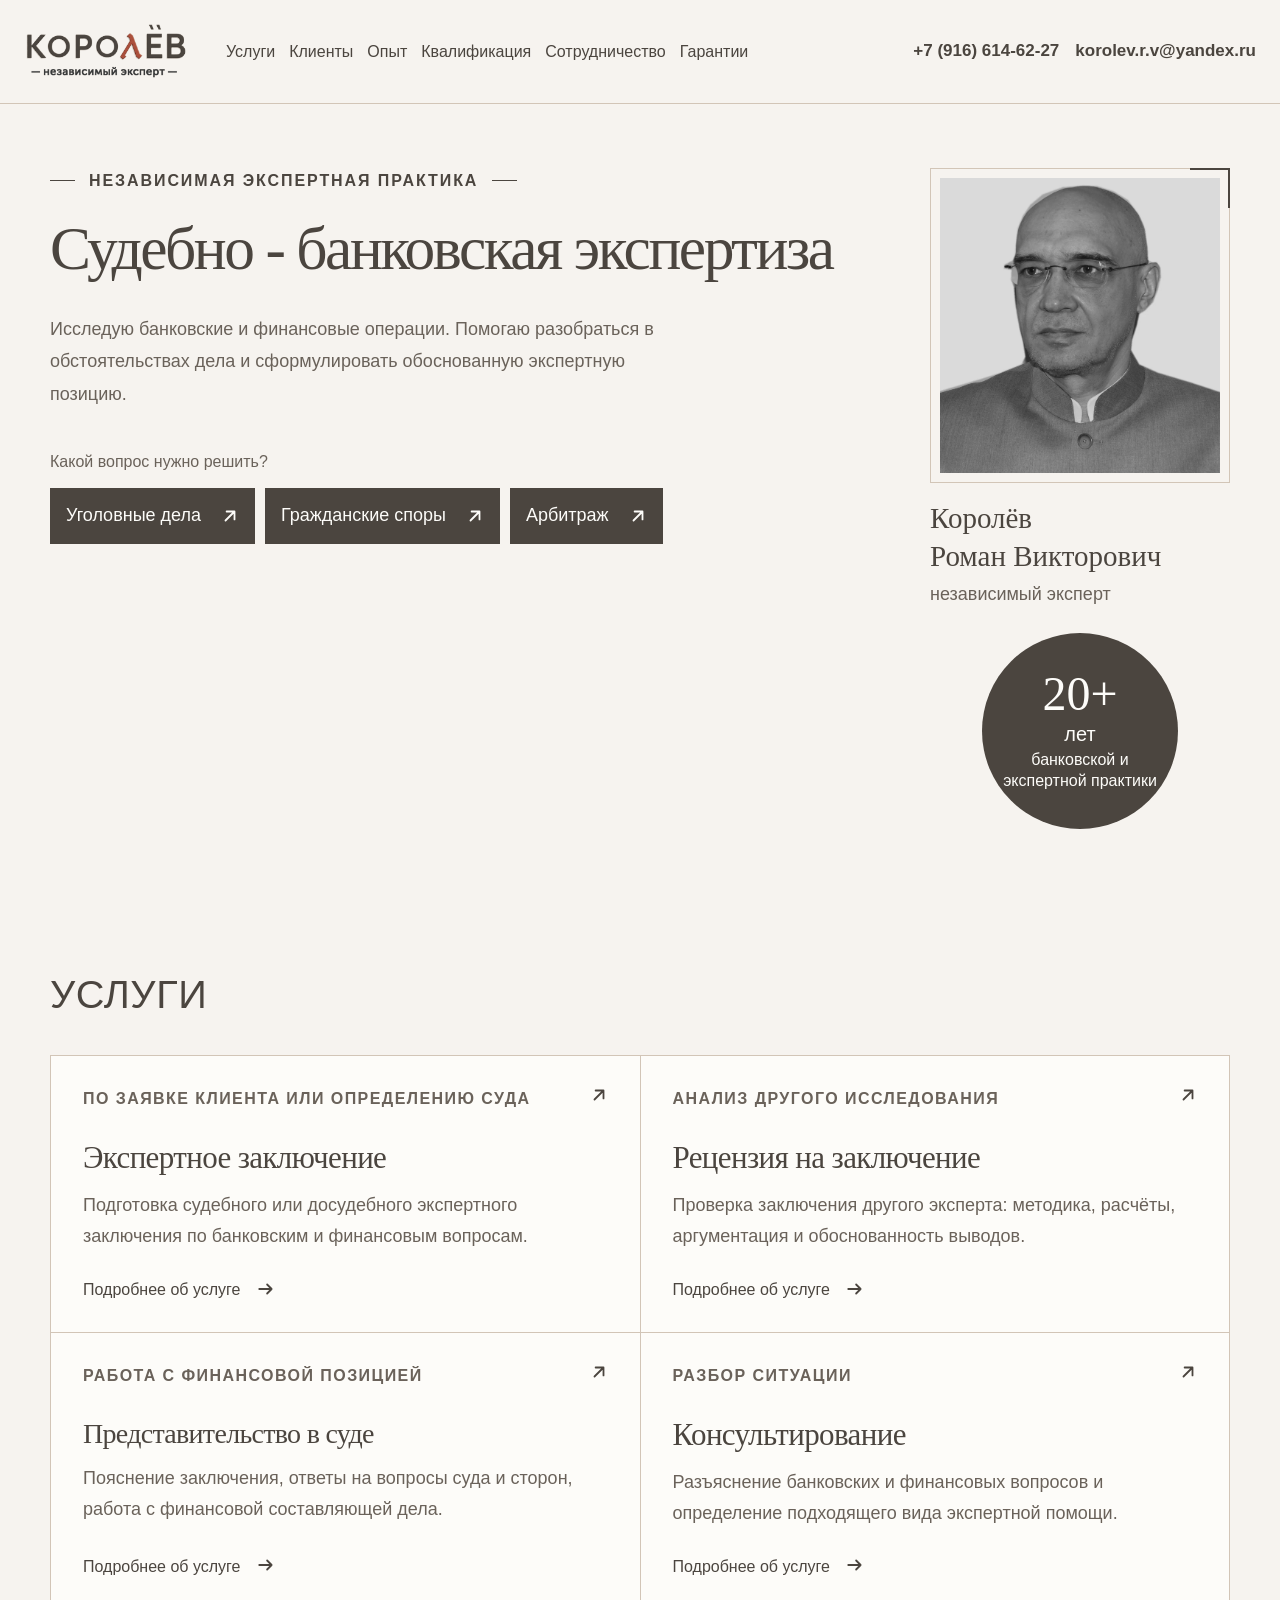
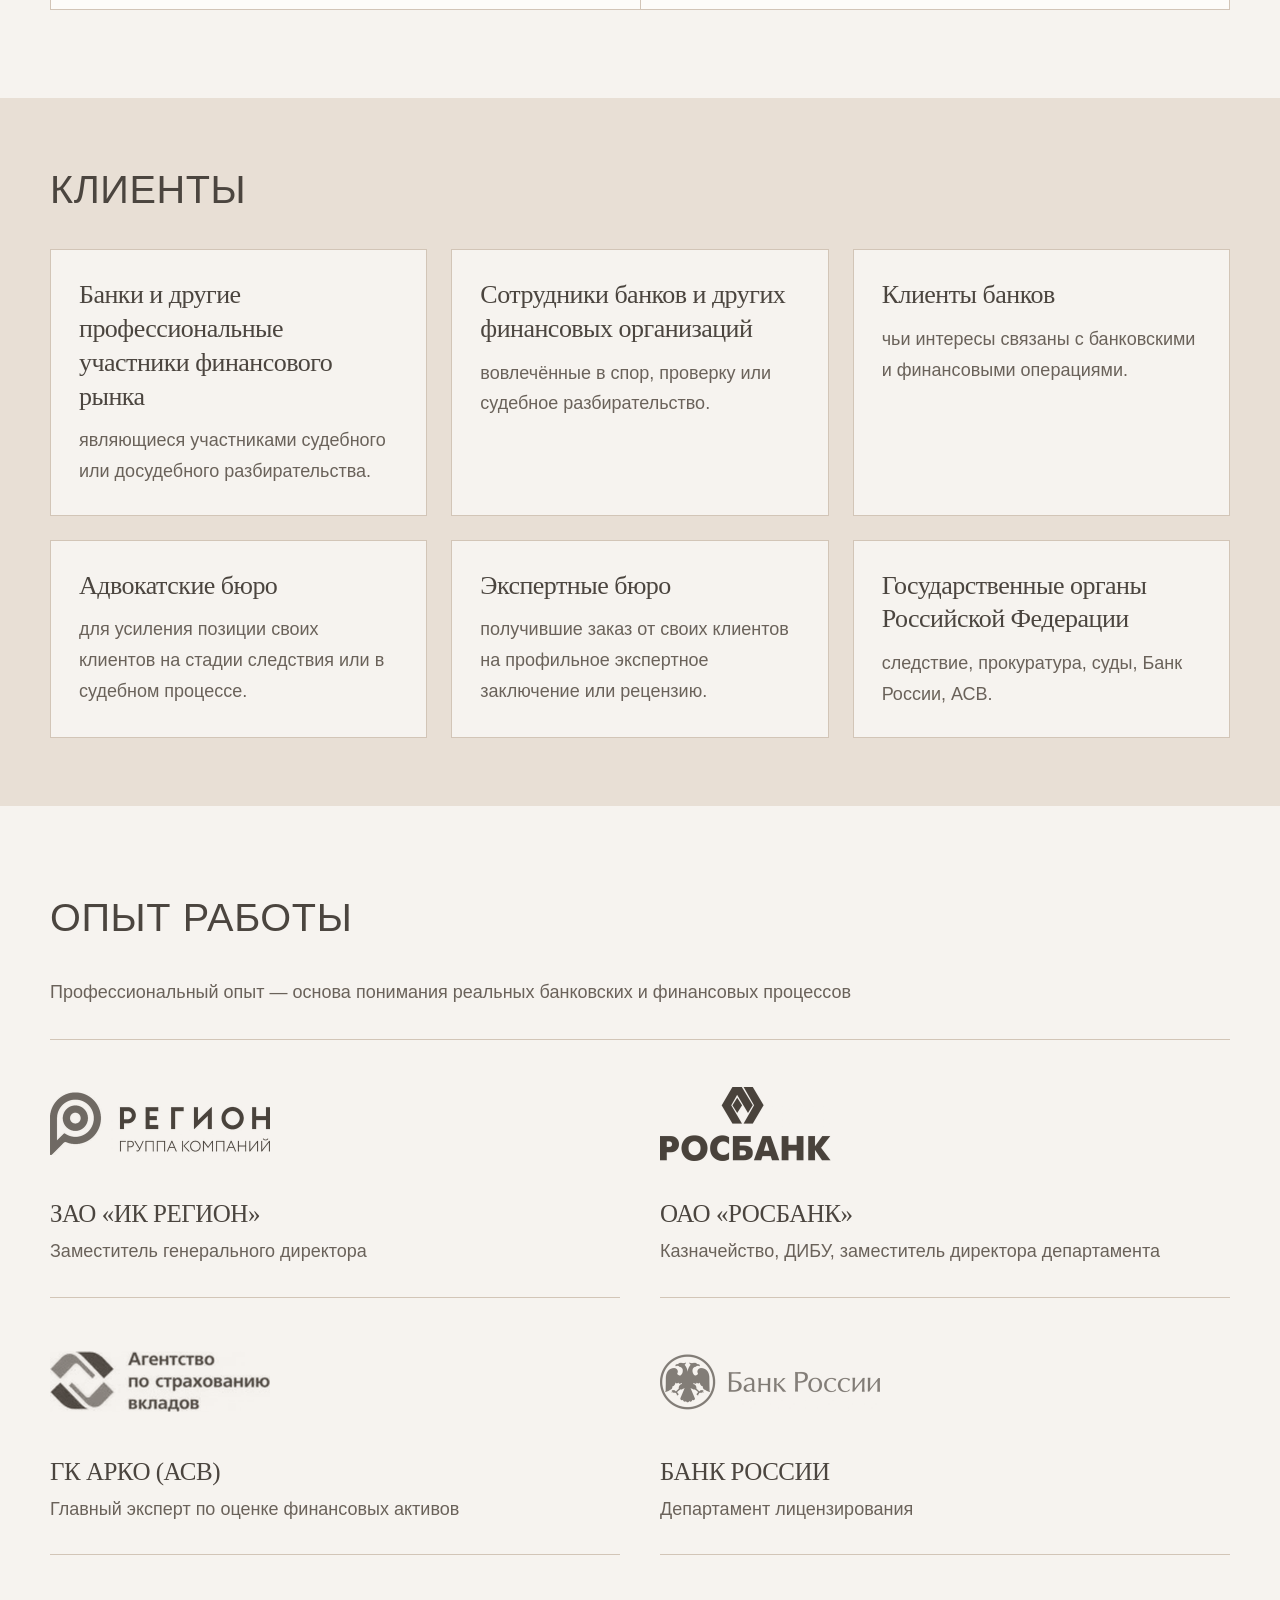
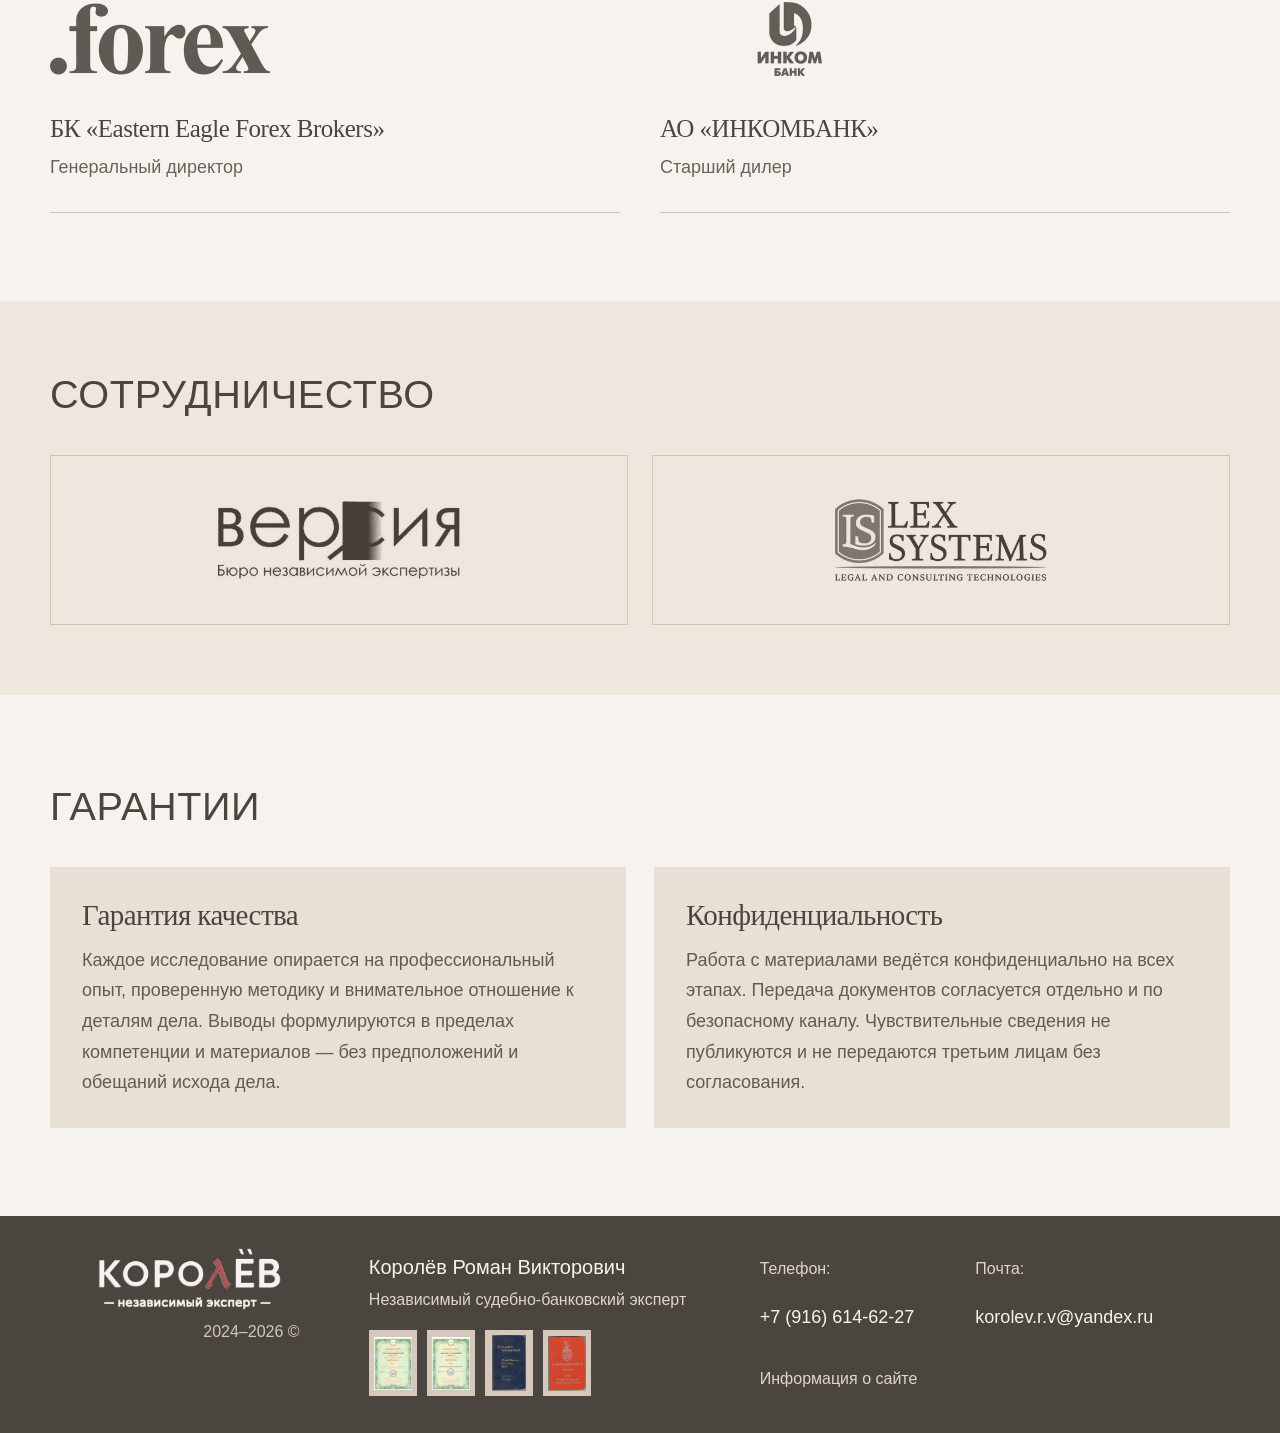
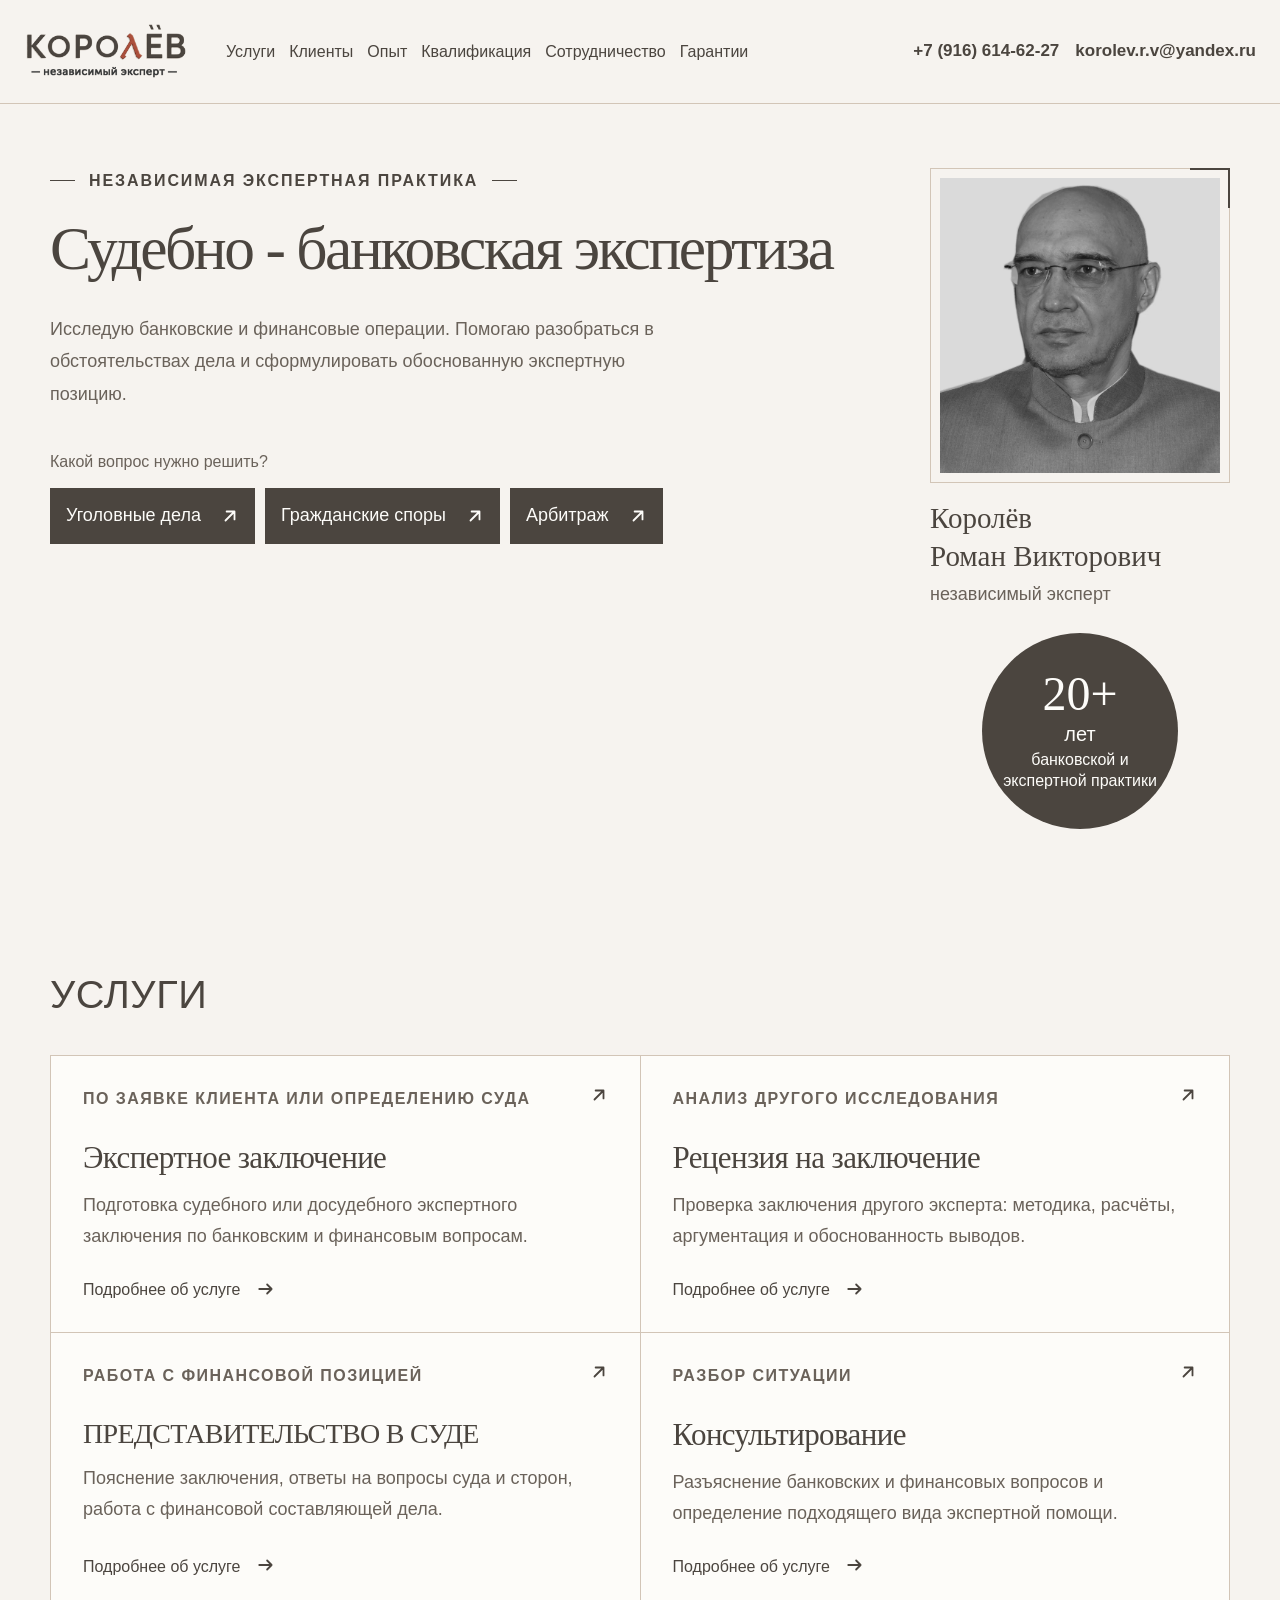
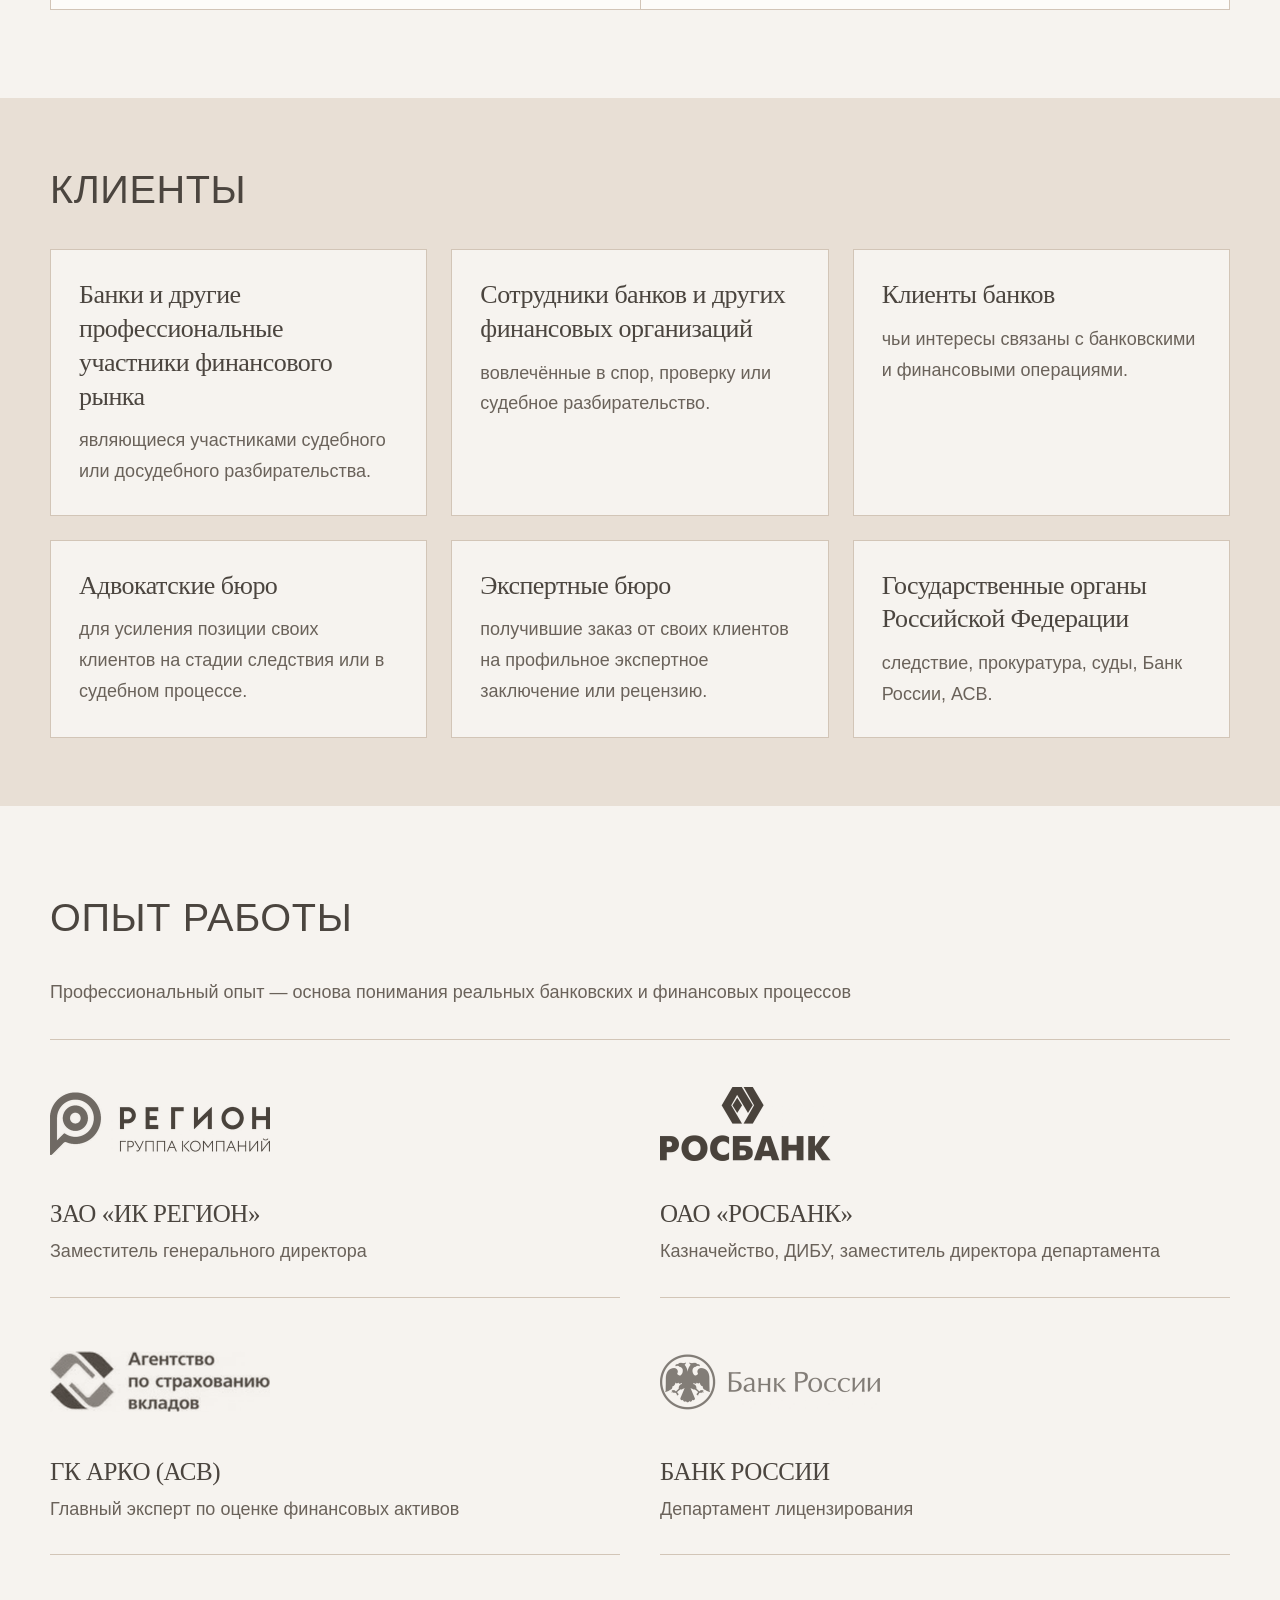
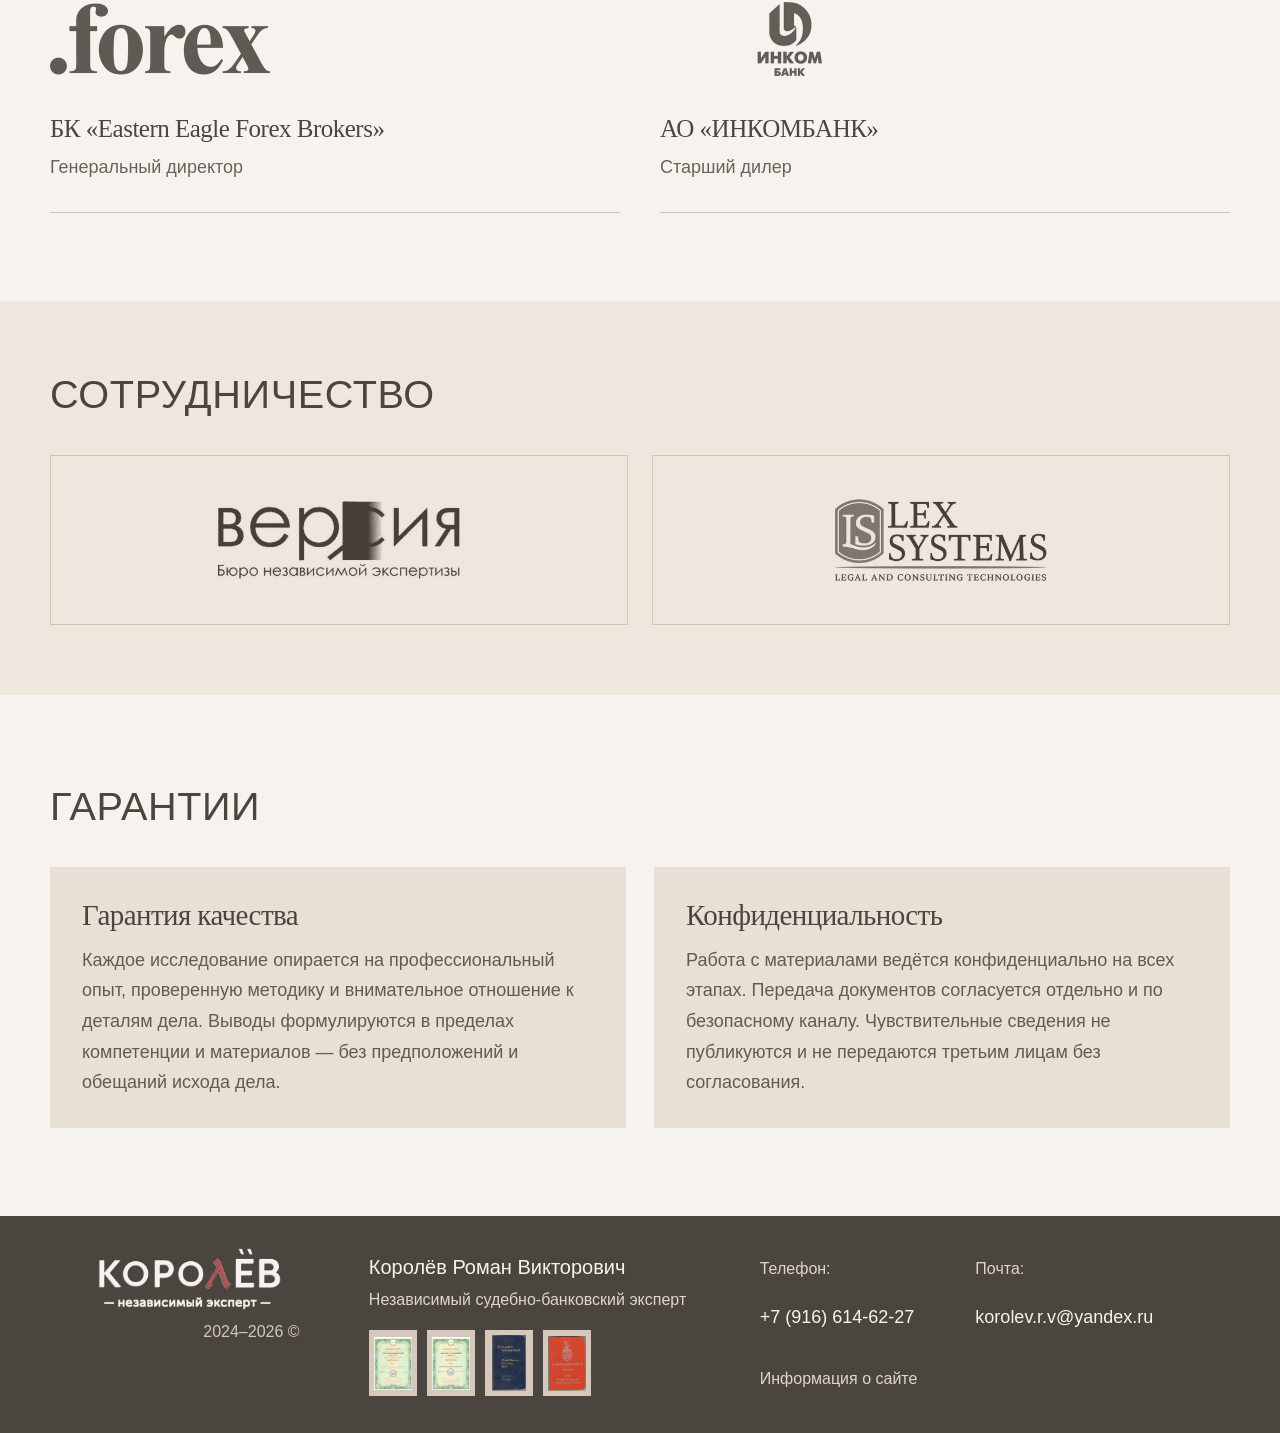
